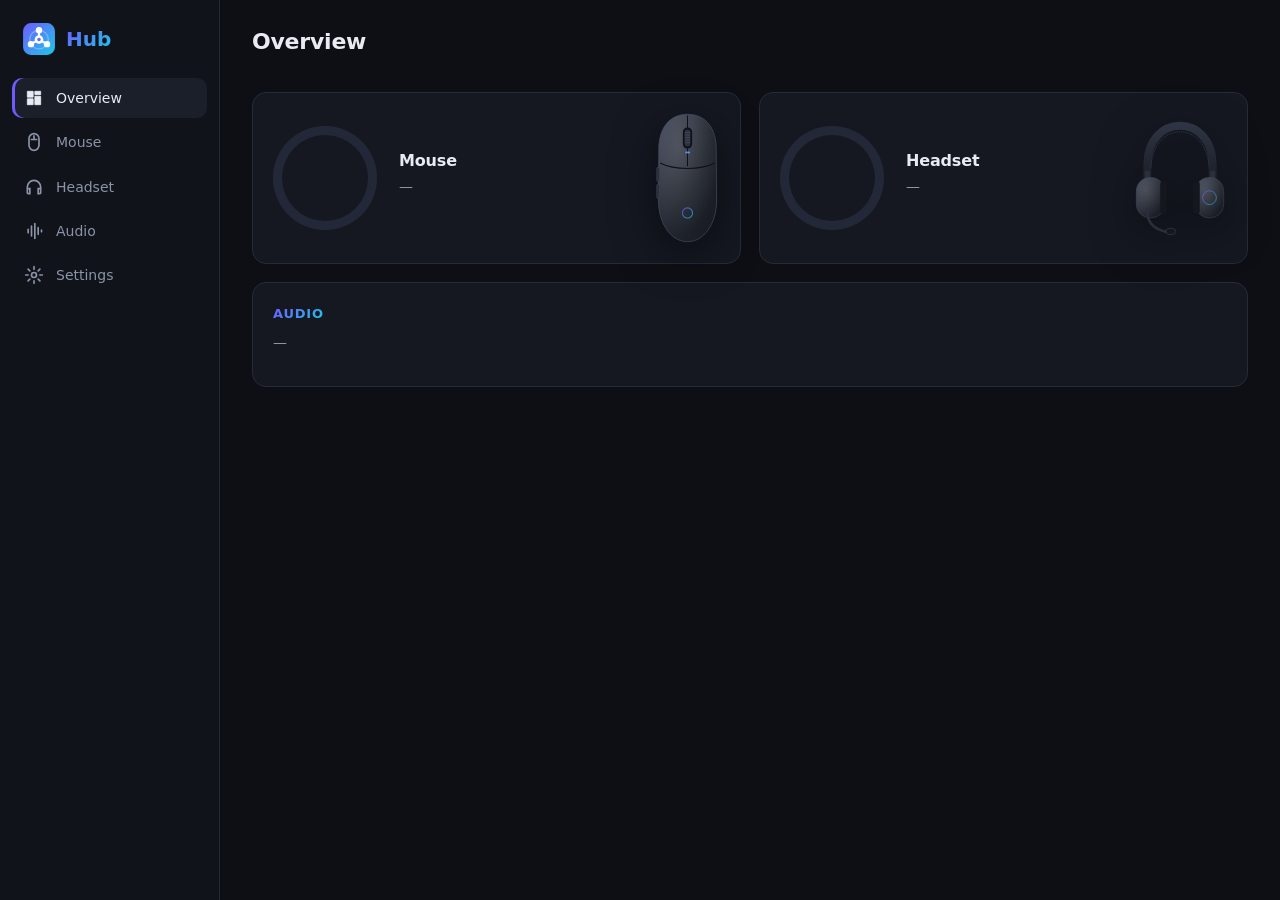
==== src/Hub.App/wwwroot/index.html @ 7b151ebd "Hub 1.0.0: one tray app for mouse, headset and audio channels - Razer mice (verified: Viper V3 Pro; " ====
<!doctype html>
<html lang="en">
<head>
  <meta charset="utf-8">
  <meta name="viewport" content="width=device-width, initial-scale=1">
  <title>Hub</title>
  <link rel="stylesheet" href="app.css">
</head>
<body>
  <aside class="sidebar">
    <div class="brand">
      <img src="logo.svg" alt="" width="34" height="34">
      <span>Hub</span>
    </div>
    <nav id="nav">
      <button data-page="overview" class="active"><svg viewBox="0 0 24 24"><path d="M4 4h7v7H4zM13 4h7v4h-7zM13 10h7v10h-7zM4 13h7v7H4z"/></svg>Overview</button>
      <button data-page="mouse"><svg viewBox="0 0 24 24"><path d="M12 2a6 6 0 0 0-6 6v8a6 6 0 0 0 12 0V8a6 6 0 0 0-6-6zm0 2v5M8 9h8" fill="none" stroke-width="2"/></svg>Mouse</button>
      <button data-page="headset"><svg viewBox="0 0 24 24"><path d="M4 14v-2a8 8 0 0 1 16 0v2M4 14h3v6H5a1 1 0 0 1-1-1zM20 14h-3v6h2a1 1 0 0 0 1-1z" fill="none" stroke-width="2"/></svg>Headset</button>
      <button data-page="audio"><svg viewBox="0 0 24 24"><path d="M5 10v4M9 6v12M13 3v18M17 8v8M21 11v2" fill="none" stroke-width="2" stroke-linecap="round"/></svg>Audio</button>
      <button data-page="settings"><svg viewBox="0 0 24 24"><circle cx="12" cy="12" r="3" fill="none" stroke-width="2"/><path d="M12 2v3M12 19v3M2 12h3M19 12h3M4.9 4.9l2.1 2.1M17 17l2.1 2.1M4.9 19.1 7 17M17 7l2.1-2.1" fill="none" stroke-width="2" stroke-linecap="round"/></svg>Settings</button>
    </nav>
    <div class="side-status" id="sideStatus"></div>
  </aside>

  <main id="main">
    <!-- OVERVIEW -->
    <section class="page active" id="page-overview">
      <header class="page-head"><h1>Overview</h1><p class="sub" id="vendorWarning"></p></header>
      <div class="grid-2">
        <div class="card device-card" id="ovMouse">
          <div class="ring" data-ring></div>
          <img src="mouse-generic.svg" class="mouse-img ov-art mouse" alt="">
          <div class="device-meta">
            <h2 id="ovMouseName">Mouse</h2>
            <p class="muted" data-conn>—</p>
            <div class="chips" data-chips></div>
          </div>
        </div>
        <div class="card device-card" id="ovHeadset">
          <div class="ring" data-ring></div>
          <img src="headset-generic.svg" class="headset-img ov-art" alt="">
          <div class="device-meta">
            <h2 id="ovHeadsetName">Headset</h2>
            <p class="muted" data-conn>—</p>
            <div class="chips" data-chips></div>
          </div>
        </div>
      </div>
      <div class="card" id="ovAudio">
        <div class="card-title">Audio</div>
        <div id="ovAudioBody" class="muted">—</div>
      </div>
    </section>

    <!-- MOUSE -->
    <section class="page" id="page-mouse">
      <header class="page-head">
        <h1 id="mouseTitle">Mouse</h1>
        <div class="tabs" id="mouseTabs">
          <button data-tab="customize" class="active">Customize</button>
          <button data-tab="performance">Performance</button>
          <button data-tab="power">Power</button>
          <button data-tab="calibration">Calibration</button>
          <button data-tab="advanced">Advanced</button>
        </div>
      </header>
      <div class="offline" id="mouseOffline">Mouse not connected or asleep — move it to wake it.</div>

      <div class="tab active" data-tab="customize">
        <div class="mouse-stage" data-cap="buttons">
          <div class="callouts left" id="calloutsLeft"></div>
          <div class="mouse-art"><img src="mouse-generic.svg" class="mouse-img" alt=""></div>
          <div class="callouts right" id="calloutsRight"></div>
        </div>
        <p class="hint">Click a button label to remap it. Assignments are stored on the mouse.</p>
      </div>

      <div class="tab" data-tab="performance">
        <div class="grid-2">
          <div class="card" data-cap="dpiStages">
            <div class="card-title">Sensitivity</div>
            <p class="muted">Dots per inch for each stage. The bottom button cycles through them.</p>
            <div class="row between"><span>Stages</span>
              <div class="stepper"><button data-stage-dec>−</button><span id="stageCount">2</span><button data-stage-inc>+</button></div>
            </div>
            <div id="stages"></div>
            <div class="row end"><button class="btn primary" id="applyStages">Apply</button></div>
          </div>
          <div class="card" data-cap="polling">
            <div class="card-title">Polling rate</div>
            <p class="muted">Reports per second. Higher rates use more battery and CPU.</p>
            <div class="segmented" id="polling"></div>
            <p class="hint" id="pollingNote"></p>
          </div>
        </div>
      </div>

      <div class="tab" data-tab="power">
        <div class="grid-2">
          <div class="card" data-cap="battery">
            <div class="card-title">Battery</div>
            <div class="big-battery" id="mouseBatteryBig"></div>
          </div>
          <div class="card" data-cap="powerSaving">
            <div class="card-title">Power saving</div>
            <label class="field">Sleep after <b id="idleVal"></b>
              <input type="range" id="idle" min="1" max="15" step="1"></label>
            <label class="field">Low-power mode at <b id="lowVal"></b>
              <input type="range" id="lowBattery" min="5" max="100" step="5"></label>
            <div class="row end"><button class="btn primary" id="applyPower">Apply</button></div>
          </div>
        </div>
      </div>

      <div class="tab" data-tab="calibration">
        <div class="card narrow" data-cap="liftOff">
          <div class="card-title">Lift-off distance</div>
          <div class="segmented" id="liftMode">
            <button data-mode="symmetric">Smart tracking</button>
            <button data-mode="asymmetric">Asymmetric cut-off</button>
          </div>
          <div id="liftSym">
            <label class="field">Tracking distance <b id="trackVal"></b>
              <input type="range" id="tracking" min="1" max="3" step="1"></label>
            <div class="scale"><span>Low</span><span>Mid</span><span>High</span></div>
          </div>
          <div id="liftAsym">
            <label class="field">Lift-off <b id="liftVal"></b>
              <input type="range" id="liftOff" min="2" max="26" step="1"></label>
            <label class="field">Landing <b id="landVal"></b>
              <input type="range" id="landing" min="1" max="25" step="1"></label>
            <p class="hint">Landing must be lower than lift-off.</p>
          </div>
          <div class="row end"><button class="btn primary" id="applyLift">Apply</button></div>
        </div>
      </div>

      <div class="tab" data-tab="advanced">
        <div class="card" data-cap="dynamicSensitivity">
          <div class="row between">
            <div class="card-title">Dynamic sensitivity</div>
            <label class="switch"><input type="checkbox" id="dynEnabled"><span></span></label>
          </div>
          <p class="muted">Acceleration computed by the mouse firmware: the output/input ratio as a function of hand speed.</p>
          <div class="segmented wide" id="dynMode">
            <button data-mode="0">Classic</button><button data-mode="1">Natural</button>
            <button data-mode="2">Jump</button><button data-mode="3">Custom</button>
          </div>
          <div class="curve-wrap">
            <canvas id="curve" width="1100" height="320"></canvas>
          </div>
          <div class="row between">
            <span class="hint" id="curveHint">Drag the points in Custom mode.</span>
            <button class="btn primary" id="applyDyn">Apply</button>
          </div>
        </div>
        <div class="card narrow" data-cap="rotation">
          <div class="row between">
            <div class="card-title">Rotation</div>
            <label class="switch"><input type="checkbox" id="rotEnabled"><span></span></label>
          </div>
          <p class="muted">Rotate the sensor angle so horizontal swipes stay horizontal with your grip.</p>
          <div class="rotate-demo"><img src="mouse-generic.svg" class="mouse-img" id="rotImg" alt=""></div>
          <label class="field">Angle <b id="rotVal"></b>
            <input type="range" id="rotAngle" min="-44" max="44" step="1"></label>
          <div class="row end"><button class="btn primary" id="applyRot">Apply</button></div>
        </div>
      </div>
    </section>

    <!-- HEADSET -->
    <section class="page" id="page-headset">
      <header class="page-head"><h1 id="headsetTitle">Headset</h1><p class="sub" id="headsetSub"></p></header>
      <div class="offline" id="headsetOffline">Headset is off or the dongle is unplugged.</div>
      <div class="card hero">
        <div class="hero-art"><img src="headset-generic.svg" class="headset-img" alt=""></div>
        <div class="hero-meta">
          <div data-hcap="battery"><div class="card-title">Battery</div>
          <div class="big-battery" id="headsetBatteryBig"></div></div>
          <div class="chips" id="headsetChips"></div>
        </div>
      </div>
      <div class="grid-2 wide-left">
        <div class="stack">
        <div class="card eq-unsupported" id="eqUnsupported">
          <div class="card-title">Equalizer</div>
          <p class="muted">This headset's onboard EQ uses a band layout Hub hasn't been verified with, so it isn't changed from here. Use the Audio page's EQ instead.</p>
        </div>
        <div class="card" data-hcap="eq">
          <div class="card-title">Equalizer <span class="tag">on the headset</span></div>
          <div class="chips selectable" id="eqPresets"></div>
          <div class="eq" id="eqBands"></div>
          <div class="row between">
            <button class="btn ghost" id="eqSaveAs">Save as preset…</button>
            <div class="row">
              <button class="btn" id="eqTry">Try</button>
              <button class="btn primary" id="eqSave">Save to headset</button>
            </div>
          </div>
        </div>
        </div>
        <div class="stack">
          <div class="card">
            <div class="card-title">Mic & monitoring</div>
            <label class="field" data-hcap="sidetone">Sidetone <b id="sideVal"></b>
              <input type="range" id="sidetone" min="0" max="100" step="1"></label>
            <div class="row between" data-hcap="noiseReduction"><span>Onboard noise reduction</span>
              <label class="switch"><input type="checkbox" id="nr"><span></span></label></div>
            <p class="hint">Mute is the boom button; mic level is the Windows input volume.</p>
          </div>
          <div class="card" data-hcap="sleep">
            <div class="card-title">Auto power-off</div>
            <div class="segmented" id="sleep"></div>
          </div>
        </div>
      </div>
    </section>

    <!-- AUDIO -->
    <section class="page" id="page-audio">
      <header class="page-head"><h1>Audio</h1><p class="sub">Game, Chat and Media channels with their own EQ, a limiter and ChatMix, on VoiceMeeter Potato + Equalizer APO.</p></header>
      <div class="card setup" id="audioSetup"></div>
      <div class="card" id="chatMixCard">
        <div class="row between"><div class="card-title">ChatMix</div><span class="muted" id="chatMixVal"></span></div>
        <div class="chatmix"><span>Game</span><input type="range" id="chatMix" min="-100" max="100" step="1"><span>Chat</span></div>
      </div>
      <div class="card" id="ioCard">
        <div class="row between"><div class="card-title">Output &amp; mic</div><span class="muted">Where Game, Chat and Media play, and which mic Windows uses</span></div>
        <div class="io-grid">
          <label class="field">Output device<select id="ioOutput"></select></label>
          <label class="field">Microphone<select id="ioMic"></select></label>
        </div>
      </div>
      <div class="channels" id="channels"></div>
      <div class="grid-2 audio-extra">
        <div class="card" id="appsCard">
          <div class="row between"><div class="card-title">Apps</div><span class="muted">Where each app plays</span></div>
          <p class="muted">Apps appear here while they make sound. Pick a channel once — Windows remembers it.</p>
          <div id="apps"></div>
        </div>
        <div class="card" id="tidyCard">
          <div class="card-title">Tidy up sound devices</div>
          <p class="muted">VoiceMeeter adds many devices to Windows. Hub only uses three, renamed <b>Game</b>, <b>Chat</b> and <b>Media</b>.</p>
          <div id="tidy"></div>
        </div>
      </div>
    </section>

    <!-- SETTINGS -->
    <section class="page" id="page-settings">
      <header class="page-head"><h1>Settings</h1></header>
      <div class="card narrow">
        <div class="row between"><span>Start Hub with Windows</span>
          <label class="switch"><input type="checkbox" id="autostart"><span></span></label></div>
        <label class="field">Battery alert at or below <b id="alertVal"></b>
          <input type="range" id="alertPct" min="5" max="50" step="5"></label>
        <div class="row between" id="mouseColorRow" hidden><span>Mouse colour</span>
          <div class="segmented" id="mouseColor"></div></div>
        <div class="row between" id="headsetColorRow" hidden><span>Headset colour</span>
          <div class="segmented" id="headsetColor"></div></div>
        <div class="row between"><span>Return the mouse to onboard mode when its vendor app is closed</span>
          <label class="switch"><input type="checkbox" id="normalMode"><span></span></label></div>
      </div>
      <p class="hint about" id="about"></p>
    </section>
  </main>

  <dialog class="adv" id="adv">
    <form method="dialog" class="adv-body" id="advForm" novalidate>
      <header class="adv-head">
        <div>
          <div class="muted" id="advChannel"></div>
          <h2 id="advTitle"></h2>
        </div>
        <button type="button" class="icon-btn" data-close title="Close">✕</button>
      </header>
      <div class="adv-lock" id="advLock">
        <span><b>Built-in preset — read-only.</b> Copy it to a custom profile to change anything.</span>
        <button type="button" class="btn primary" id="advCopy">Copy to custom profile</button>
      </div>
      <label class="field adv-name" id="advNameRow">Profile name
        <input type="text" id="advName" maxlength="60" spellcheck="false"></label>
      <div class="adv-graph"><canvas id="advCurve" width="1240" height="260"></canvas></div>
      <fieldset class="adv-grid" id="advFields">
        <div class="adv-section">
          <div class="card-title">Render chain</div>
          <label class="field">Gain before EQ <b id="advGainVal"></b>
            <input type="range" id="advGain" min="-12" max="12" step="0.5"></label>
          <div class="row between"><span>Limiter <small class="muted">look-ahead, stops anything above 0 dBFS after the EQ</small></span>
            <label class="switch"><input type="checkbox" id="advLimiter"><span></span></label></div>
          <div class="row between"><span>Auto headroom <small class="muted">lower the gain by the EQ's peak boost</small></span>
            <label class="switch"><input type="checkbox" id="advHeadroom"><span></span></label></div>
          <div class="field">Processing sample rate</div>
          <div class="segmented" id="advRate"></div>
          <p class="hint" id="advChainHint"></p>
        </div>
        <div class="adv-section">
          <div class="row between"><div class="card-title">Filters</div>
            <button type="button" class="btn ghost small" id="advAdd">+ Add filter</button></div>
          <div class="filters" id="advFilters"></div>
        </div>
      </fieldset>
      <footer class="row between adv-foot">
        <p class="adv-error" id="advError"></p>
        <button type="button" class="btn danger ghost" id="advDelete">Delete profile</button>
        <div class="row">
          <button type="button" class="btn" data-close>Cancel</button>
          <button type="button" class="btn primary" id="advSave">Save &amp; apply</button>
        </div>
      </footer>
    </form>
  </dialog>

  <div class="popover" id="popover"></div>
  <div class="toast" id="toast"></div>
  <script src="app.js"></script>
</body>
</html>
---- src/Hub.App/wwwroot/app.css ----
:root {
  --bg: #0d0f14;
  --panel: #151821;
  --panel-2: #1b1f2a;
  --line: #262b38;
  --text: #e8ebf2;
  --muted: #8b93a7;
  --accent: #6d5bff;
  --accent-2: #1ec8e8;
  --grad: linear-gradient(135deg, #6d5bff, #1ec8e8);
  --good: #3ddc97;
  --warn: #ffc94d;
  --bad: #ff5d6c;
  --radius: 14px;
  color-scheme: dark;
}

* { box-sizing: border-box; }
html, body { height: 100%; margin: 0; }
body {
  display: flex;
  background: var(--bg);
  color: var(--text);
  font: 14px/1.45 "Segoe UI Variable Text", "Segoe UI", system-ui, sans-serif;
  user-select: none;
  overflow: hidden;
}
h1, h2 { margin: 0; font-weight: 600; letter-spacing: -.01em; }
h1 { font-size: 22px; }
h2 { font-size: 16px; }
b { font-weight: 600; }
.muted { color: var(--muted); }
.hint { color: var(--muted); font-size: 12.5px; margin: 8px 0 0; }

/* ---------- sidebar ---------- */
.sidebar {
  width: 220px; flex: none; display: flex; flex-direction: column;
  background: #10131a; border-right: 1px solid var(--line); padding: 18px 12px;
}
.brand { display: flex; align-items: center; gap: 10px; padding: 4px 10px 22px; font-size: 20px; font-weight: 700; }
.brand span { background: var(--grad); -webkit-background-clip: text; color: transparent; }
nav { display: flex; flex-direction: column; gap: 4px; }
nav button {
  display: flex; align-items: center; gap: 12px; width: 100%;
  background: none; border: 0; color: var(--muted); font: inherit; font-weight: 500;
  padding: 10px 12px; border-radius: 10px; cursor: pointer; text-align: left;
}
nav button svg { width: 20px; height: 20px; fill: currentColor; stroke: currentColor; }
nav button:hover { background: var(--panel); color: var(--text); }
nav button.active { background: var(--panel-2); color: var(--text); box-shadow: inset 3px 0 0 var(--accent); }
.side-status { margin-top: auto; display: flex; flex-direction: column; gap: 8px; padding: 0 6px; }
.side-status .dev { display: flex; align-items: center; gap: 8px; font-size: 12.5px; color: var(--muted); }
.side-status .dot { width: 8px; height: 8px; border-radius: 50%; background: #3a4050; }
.side-status .dot.on { background: var(--good); box-shadow: 0 0 8px var(--good); }
.side-status .pct { margin-left: auto; color: var(--text); font-variant-numeric: tabular-nums; }

/* ---------- main ---------- */
main { flex: 1; overflow-y: auto; padding: 26px 32px 40px; }
.page { display: none; }
.page.active { display: block; animation: fade .18s ease; }
@keyframes fade { from { opacity: 0; transform: translateY(4px); } to { opacity: 1; transform: none; } }
.page-head { display: flex; flex-direction: column; gap: 14px; margin-bottom: 20px; }
.page-head .sub { margin: 0; color: var(--muted); }
.page-head .sub.warn { color: var(--warn); }

.card {
  background: var(--panel); border: 1px solid var(--line); border-radius: var(--radius);
  padding: 20px; margin-bottom: 18px;
}
.card.narrow { max-width: 620px; }
.card-title { font-size: 13px; font-weight: 600; letter-spacing: .06em; text-transform: uppercase; margin-bottom: 8px;
  background: var(--grad); -webkit-background-clip: text; color: transparent; display: inline-block; }
.card > .muted { margin: 0 0 14px; }
.tag { font-size: 11px; color: var(--muted); -webkit-text-fill-color: var(--muted); text-transform: none; letter-spacing: 0; margin-left: 6px; }
.grid-2 { display: grid; grid-template-columns: 1fr 1fr; gap: 18px; }
.grid-2 > .card { margin-bottom: 0; }
.grid-2 + .card, .grid-2 + .grid-2 { margin-top: 18px; }
.grid-2.wide-left { grid-template-columns: 1.4fr 1fr; }
.stack { display: flex; flex-direction: column; gap: 18px; }
.stack .card { margin: 0; }
@media (max-width: 980px) { .grid-2, .grid-2.wide-left { grid-template-columns: 1fr; } }

.row { display: flex; align-items: center; gap: 10px; margin-top: 12px; }
.row.between { justify-content: space-between; }
.row.end { justify-content: flex-end; }
.card > .row:first-child { margin-top: 0; }

.offline { display: none; background: rgba(255, 201, 77, .08); border: 1px solid rgba(255, 201, 77, .3); color: var(--warn);
  padding: 10px 14px; border-radius: 10px; margin-bottom: 16px; }
.offline.show { display: block; }
.disabled { opacity: .45; pointer-events: none; }

/* ---------- controls ---------- */
.btn {
  background: var(--panel-2); color: var(--text); border: 1px solid var(--line); border-radius: 10px;
  padding: 8px 16px; font: inherit; font-weight: 600; cursor: pointer; transition: transform .08s, filter .15s;
}
.btn:hover { filter: brightness(1.2); }
.btn:active { transform: scale(.97); }
.btn.primary { background: var(--grad); border: 0; color: #fff; }
.btn.ghost { background: none; }
.btn[disabled] { opacity: .5; pointer-events: none; }

.tabs { display: flex; gap: 6px; flex-wrap: wrap; }
.tabs button, .segmented button {
  background: var(--panel); border: 1px solid var(--line); color: var(--muted); font: inherit; font-weight: 600;
  padding: 8px 16px; border-radius: 999px; cursor: pointer; transition: all .15s;
}
.tabs button:hover, .segmented button:hover { color: var(--text); }
.tabs button.active { background: var(--grad); color: #fff; border-color: transparent; }
.tab { display: none; }
.tab.active { display: block; animation: fade .15s ease; }

.segmented { display: flex; flex-wrap: wrap; gap: 8px; margin: 6px 0; }
.segmented button { border-radius: 10px; min-width: 76px; padding: 9px 14px; font-variant-numeric: tabular-nums; }
.segmented button.active { color: #fff; border-color: var(--accent); background: rgba(109, 91, 255, .18); box-shadow: 0 0 0 1px var(--accent) inset; }
.segmented.wide { display: grid; grid-template-columns: repeat(4, 1fr); }

.field { display: block; margin: 14px 0 4px; color: var(--muted); }
.field b { color: var(--text); float: right; font-variant-numeric: tabular-nums; }
input[type=range] { -webkit-appearance: none; width: 100%; height: 22px; background: none; margin: 8px 0 0; cursor: pointer; }
input[type=range]::-webkit-slider-runnable-track {
  height: 6px; border-radius: 3px;
  background: linear-gradient(90deg, var(--accent) 0, var(--accent-2) var(--fill, 0%), #2a3040 var(--fill, 0%));
}
input[type=range]::-webkit-slider-thumb {
  -webkit-appearance: none; width: 18px; height: 18px; margin-top: -6px; border-radius: 50%;
  background: #fff; box-shadow: 0 0 0 4px rgba(109, 91, 255, .35); transition: box-shadow .15s;
}
input[type=range]:hover::-webkit-slider-thumb { box-shadow: 0 0 0 6px rgba(109, 91, 255, .45); }
.scale { display: flex; justify-content: space-between; color: var(--muted); font-size: 12px; }

.switch { position: relative; width: 42px; height: 24px; flex: none; }
.switch input { opacity: 0; width: 0; height: 0; }
.switch span { position: absolute; inset: 0; background: #2a3040; border-radius: 999px; cursor: pointer; transition: background .2s; }
.switch span::after { content: ""; position: absolute; left: 3px; top: 3px; width: 18px; height: 18px; border-radius: 50%; background: #fff; transition: transform .2s; }
.switch input:checked + span { background: var(--grad); }
.switch input:checked + span::after { transform: translateX(18px); }

.stepper { display: flex; align-items: center; gap: 12px; }
.stepper button { width: 30px; height: 30px; border-radius: 8px; border: 1px solid var(--line); background: var(--panel-2); color: var(--text); font-size: 16px; cursor: pointer; }
.stepper span { min-width: 14px; text-align: center; font-weight: 600; }

.chips { display: flex; flex-wrap: wrap; gap: 8px; margin-top: 10px; }
.chip { background: var(--panel-2); border: 1px solid var(--line); border-radius: 999px; padding: 4px 12px; font-size: 12.5px; color: var(--muted); }
.chips.selectable .chip { cursor: pointer; }
.chips.selectable .chip:hover { color: var(--text); }
.chips.selectable .chip.active { color: #fff; border-color: var(--accent); background: rgba(109, 91, 255, .2); }

/* ---------- overview ---------- */
.device-card { display: flex; align-items: center; gap: 22px; }
.device-meta p { margin: 4px 0 0; }
.ring { --p: 0; --c: var(--good); width: 104px; height: 104px; flex: none; border-radius: 50%; display: grid; place-items: center;
  background: conic-gradient(var(--c) calc(var(--p) * 1%), #232838 0); position: relative; }
.ring::before { content: ""; position: absolute; inset: 9px; border-radius: 50%; background: var(--panel); }
.ring span { position: relative; font-size: 22px; font-weight: 700; font-variant-numeric: tabular-nums; }
.ring small { display: block; font-size: 11px; color: var(--muted); font-weight: 500; text-align: center; }

.big-battery { display: flex; align-items: center; gap: 16px; }
.big-battery .cell { width: 160px; height: 56px; border: 3px solid #3a4152; border-radius: 10px; padding: 4px; position: relative; }
.big-battery .cell::after { content: ""; position: absolute; right: -9px; top: 16px; width: 5px; height: 18px; border-radius: 0 3px 3px 0; background: #3a4152; }
.big-battery .fill { height: 100%; border-radius: 5px; background: var(--grad); transition: width .4s; }
.big-battery .fill.low { background: var(--bad); }
.big-battery .val { font-size: 28px; font-weight: 700; font-variant-numeric: tabular-nums; }

/* ---------- mouse customize ---------- */
.mouse-stage { display: grid; grid-template-columns: 1fr 200px 1fr; align-items: stretch; min-height: 440px; }
.mouse-art { display: grid; place-items: center;
  background: radial-gradient(ellipse 120px 210px at 50% 50%, rgba(109, 91, 255, .16), rgba(30, 200, 232, .05) 60%, transparent 75%); }
.mouse-art img { height: 340px; width: auto; filter: drop-shadow(0 24px 40px rgba(0, 0, 0, .55)); }
.callouts { position: relative; }
.callout { position: absolute; display: flex; align-items: center; gap: 10px; cursor: pointer; white-space: nowrap; }
.callouts.left .callout { right: 0; flex-direction: row; }
.callouts.right .callout { left: 0; flex-direction: row-reverse; }
.callout .line { width: 150px; height: 1px; background: #3a4152; position: relative; }
.callout .line::after { content: ""; position: absolute; width: 7px; height: 7px; border-radius: 50%; background: #6b7388; top: -3px; }
.callouts.left .callout .line::after { right: -3px; }
.callouts.right .callout .line::after { left: -3px; }
.callout .label { display: flex; flex-direction: column; padding: 8px 12px; border-radius: 10px; border: 1px solid transparent; transition: all .15s; }
.callouts.left .callout .label { text-align: right; }
.callout .label small { color: var(--muted); font-size: 11.5px; }
.callout:hover .label { background: var(--panel); border-color: var(--line); }
.callout.locked { cursor: default; opacity: .5; }
.callout.changed .label b { color: var(--accent-2); }

.popover { position: fixed; display: none; z-index: 10; background: #1a1e29; border: 1px solid var(--line); border-radius: 12px;
  padding: 6px; min-width: 220px; max-height: 360px; overflow-y: auto; box-shadow: 0 20px 50px rgba(0, 0, 0, .55); }
.popover.show { display: block; animation: fade .12s; }
.popover .group { color: var(--muted); font-size: 11px; text-transform: uppercase; letter-spacing: .06em; padding: 8px 10px 4px; }
.popover button { display: block; width: 100%; text-align: left; background: none; border: 0; color: var(--text); font: inherit; padding: 7px 10px; border-radius: 8px; cursor: pointer; }
.popover button:hover { background: var(--panel-2); }
.popover button.active { color: var(--accent-2); }

/* ---------- stages ---------- */
.stage { display: grid; grid-template-columns: 34px 72px 1fr; align-items: center; gap: 12px; margin: 14px 0; }
.stage .badge { width: 30px; height: 30px; border-radius: 50%; display: grid; place-items: center; font-weight: 700; font-size: 13px;
  background: var(--panel-2); border: 1px solid var(--line); color: var(--muted); cursor: pointer; }
.stage.active .badge { background: var(--grad); color: #fff; border: 0; }
.stage input[type=number] { width: 72px; background: var(--panel-2); border: 1px solid var(--line); color: var(--text); border-radius: 8px; padding: 6px 8px; font: inherit; font-weight: 600; }
.stage .ticks { display: flex; justify-content: space-between; font-size: 10.5px; color: var(--muted); margin-top: 2px; }

/* ---------- curve / rotation ---------- */
.curve-wrap { background: #10131a; border: 1px solid var(--line); border-radius: 12px; margin-top: 14px; padding: 8px; }
#curve { width: 100%; height: auto; display: block; cursor: crosshair; }
.rotate-demo { height: 210px; display: grid; place-items: center; position: relative;
  background: radial-gradient(circle, rgba(109,91,255,.12), transparent 60%); }
.rotate-demo::before, .rotate-demo::after { content: ""; position: absolute; background: repeating-linear-gradient(90deg, #3a4152 0 4px, transparent 4px 8px); }
.rotate-demo::before { left: 15%; right: 15%; top: 50%; height: 1px; }
.rotate-demo::after { top: 8%; bottom: 8%; left: 50%; width: 1px; background: repeating-linear-gradient(180deg, #3a4152 0 4px, transparent 4px 8px); }
.rotate-demo img { height: 170px; width: auto; transition: transform .2s; position: relative; z-index: 1; }

/* ---------- headset eq ---------- */
.eq { display: grid; grid-template-columns: repeat(5, 1fr); gap: 10px; margin: 18px 0 8px; }
.eq .band { display: flex; flex-direction: column; align-items: center; gap: 8px; }
.eq .band .db { font-weight: 600; font-variant-numeric: tabular-nums; }
.eq .band .hz { color: var(--muted); font-size: 12px; }
.eq input[type=range] { writing-mode: vertical-lr; direction: rtl; width: 22px; height: 190px; margin: 0; }
.eq input[type=range]::-webkit-slider-runnable-track { width: 6px; height: 100%;
  background: linear-gradient(0deg, #2a3040 0, #2a3040 50%, #2a3040 50%); }
.eq input[type=range]::-webkit-slider-thumb { margin-top: 0; margin-left: -6px; }

/* ---------- audio ---------- */
.setup { display: none; }
.setup.show { display: block; }
.setup ol { margin: 8px 0 0; padding-left: 20px; color: var(--muted); }
.setup li { margin: 4px 0; }
.setup .status { display: flex; gap: 18px; flex-wrap: wrap; margin-top: 10px; }
.setup .status span::before { content: "●"; margin-right: 6px; color: var(--bad); }
.setup .status span.ok::before { color: var(--good); }
.chatmix { display: grid; grid-template-columns: auto 1fr auto; gap: 14px; align-items: center; color: var(--muted); }
.channels { display: grid; grid-template-columns: repeat(3, 1fr); gap: 18px; }
.channels .card { margin: 0; }
@media (max-width: 1100px) { .channels { grid-template-columns: 1fr; } }
.channel h2 { display: flex; align-items: center; gap: 10px; }
.channel h2 i { width: 10px; height: 10px; border-radius: 50%; }
.channel select { width: 100%; margin-top: 12px; background: var(--panel-2); color: var(--text); border: 1px solid var(--line); border-radius: 10px; padding: 9px 10px; font: inherit; }
.channel input[type=search] { width: 100%; margin-top: 12px; background: var(--panel-2); color: var(--text); border: 1px solid var(--line); border-radius: 10px; padding: 8px 10px; font: inherit; }
.channel canvas { width: 100%; height: 120px; display: block; margin-top: 12px; background: #10131a; border-radius: 10px; border: 1px solid var(--line); }

.toast { position: fixed; bottom: 22px; left: 50%; transform: translateX(-50%) translateY(20px); opacity: 0; pointer-events: none;
  background: #1d2230; border: 1px solid var(--line); padding: 10px 16px; border-radius: 10px; transition: all .2s; box-shadow: 0 10px 30px rgba(0,0,0,.4); }
.toast.show { opacity: 1; transform: translateX(-50%); }
.toast.error { border-color: var(--bad); color: #ffd0d5; }

::-webkit-scrollbar { width: 10px; }
::-webkit-scrollbar-thumb { background: #2a3040; border-radius: 10px; border: 2px solid var(--bg); }
.setup-error { color: #ffd0d5; background: rgba(255, 93, 108, .1); border: 1px solid rgba(255, 93, 108, .35); border-radius: 10px; padding: 10px 12px; margin: 12px 0 0; }
.audio-extra { margin-top: 18px; }
.app-row { display: flex; align-items: center; justify-content: space-between; gap: 12px; padding: 10px 0; border-top: 1px solid var(--line); }
.app-row:first-child { border-top: 0; }
.app-row .name { display: flex; align-items: center; gap: 10px; font-weight: 600; }
.app-row .name i { width: 8px; height: 8px; border-radius: 50%; background: #3a4050; }
.app-row .name i.on { background: var(--good); box-shadow: 0 0 6px var(--good); }
.app-row .segmented { margin: 0; flex-wrap: nowrap; }
.app-row .segmented button { min-width: 64px; padding: 6px 10px; }
.tidy-list { color: var(--muted); font-size: 12.5px; margin: 8px 0 0; columns: 2; }

/* ---------- audio: advanced editor ---------- */
.channel .preset-row { display: flex; gap: 8px; align-items: center; margin-top: 12px; }
.channel .preset-row select { margin-top: 0; flex: 1; min-width: 0; }
.channel .badge-custom { font-size: 11px; padding: 2px 8px; border-radius: 999px; background: rgba(30, 200, 232, .15); color: var(--accent-2); margin-left: auto; font-weight: 500; }
.btn.small { padding: 6px 10px; font-size: 12.5px; }
.btn.danger { color: var(--bad); border-color: rgba(255, 93, 108, .4); }
.icon-btn { background: none; border: 0; color: var(--muted); font-size: 16px; cursor: pointer; padding: 6px 8px; border-radius: 8px; }
.icon-btn:hover { background: var(--panel-2); color: var(--text); }

dialog.adv { width: min(1100px, calc(100vw - 48px)); max-height: calc(100vh - 48px); padding: 0; border: 1px solid var(--line);
  border-radius: 18px; background: var(--panel); color: var(--text); box-shadow: 0 30px 80px rgba(0, 0, 0, .6); }
dialog.adv::backdrop { background: rgba(5, 6, 10, .65); backdrop-filter: blur(3px); }
dialog.adv[open] { animation: fade .15s ease; }
.adv-body { padding: 20px 24px 18px; display: flex; flex-direction: column; }
.adv-head { display: flex; justify-content: space-between; align-items: flex-start; }
.adv-head h2 { font-size: 20px; }
.adv-lock { display: flex; align-items: center; justify-content: space-between; gap: 16px; margin-top: 14px; padding: 10px 14px;
  border-radius: 12px; background: rgba(255, 201, 77, .08); border: 1px solid rgba(255, 201, 77, .3); color: #f3dfae; }
.adv-name input { display: block; width: 100%; margin-top: 6px; background: var(--panel-2); color: var(--text); border: 1px solid var(--line);
  border-radius: 10px; padding: 8px 10px; font: inherit; user-select: text; }
.adv-graph { margin-top: 14px; background: #10131a; border: 1px solid var(--line); border-radius: 12px; padding: 6px; }
.adv-graph canvas { width: 100%; height: auto; display: block; }
.adv-grid { display: grid; grid-template-columns: 300px 1fr; gap: 22px; margin-top: 16px; }
@media (max-width: 900px) { .adv-grid { grid-template-columns: 1fr; } }
.adv-section .row span small { display: block; font-size: 11.5px; }
.adv-section .segmented button { min-width: 60px; padding: 7px 10px; }
.adv.readonly .adv-grid { opacity: .6; }
.adv.readonly .adv-grid :is(input, select, button) { pointer-events: none; }
.adv-foot { margin-top: 18px; padding-top: 14px; border-top: 1px solid var(--line); }

.filters { display: flex; flex-direction: column; gap: 6px; margin-top: 10px; max-height: 330px; overflow-y: auto; padding-right: 4px; }
.filter-row { display: grid; grid-template-columns: 26px 22px 130px 1fr 1fr 1fr 30px; gap: 8px; align-items: center;
  background: var(--panel-2); border: 1px solid var(--line); border-radius: 10px; padding: 6px 8px; }
.filter-row.off { opacity: .45; }
.filter-row .n { color: var(--muted); font-size: 12px; text-align: center; font-variant-numeric: tabular-nums; }
.filter-row select, .filter-row input[type=number] { width: 100%; min-width: 0; background: #12151d; color: var(--text); border: 1px solid var(--line);
  border-radius: 8px; padding: 5px 7px; font: inherit; font-variant-numeric: tabular-nums; user-select: text; }
.filter-row input[type=number][disabled] { opacity: .35; }
.filter-row label { display: flex; flex-direction: column; font-size: 10.5px; color: var(--muted); gap: 2px; }
.filter-row .del { background: none; border: 0; color: var(--muted); cursor: pointer; font-size: 15px; border-radius: 6px; }
.filter-row .del:hover { color: var(--bad); background: rgba(255, 93, 108, .1); }
.filters .empty { color: var(--muted); font-size: 12.5px; padding: 12px; text-align: center; border: 1px dashed var(--line); border-radius: 10px; }
.adv-section .row.off { opacity: .45; }
.adv-section .segmented { display: grid; grid-template-columns: repeat(4, 1fr); gap: 6px; }
.adv-section .segmented button { min-width: 0; padding: 7px 4px; }
.adv-foot { position: sticky; bottom: -18px; background: var(--panel); margin-bottom: -18px; padding-bottom: 18px; z-index: 1; }
.adv-error { color: var(--bad); margin: 0; flex: 1; font-size: 13px; }
fieldset.adv-grid { border: 0; padding: 0; min-width: 0; margin-inline: 0; }

/* ---------- device pictures ---------- */
.hero { display: grid; grid-template-columns: 260px 1fr; align-items: center; gap: 28px; padding-top: 18px; padding-bottom: 18px; }
.hero-art { display: grid; place-items: center; height: 250px;
  background: radial-gradient(ellipse 130px 120px at 50% 55%, rgba(109, 91, 255, .18), transparent 75%); }
.hero-art img { height: 240px; width: auto; filter: drop-shadow(0 18px 30px rgba(0, 0, 0, .55)); }
.device-card { position: relative; }
.device-card .device-meta { order: 1; }
.device-card .ring { order: 0; }
.device-card .ov-art { order: 2; margin-left: auto; height: 120px; width: auto; filter: drop-shadow(0 12px 22px rgba(0, 0, 0, .5)); }
.device-card .ov-art.mouse { height: 130px; }

/* ---------- audio: output & mic ---------- */
.io-grid { display: grid; grid-template-columns: 1fr 1fr; gap: 18px; }
@media (max-width: 900px) { .io-grid { grid-template-columns: 1fr; } }
.io-grid select { display: block; width: 100%; margin-top: 6px; background: var(--panel-2); color: var(--text); border: 1px solid var(--line);
  border-radius: 10px; padding: 9px 10px; font: inherit; }
[hidden] { display: none !important; }
.about { margin-top: 14px; }
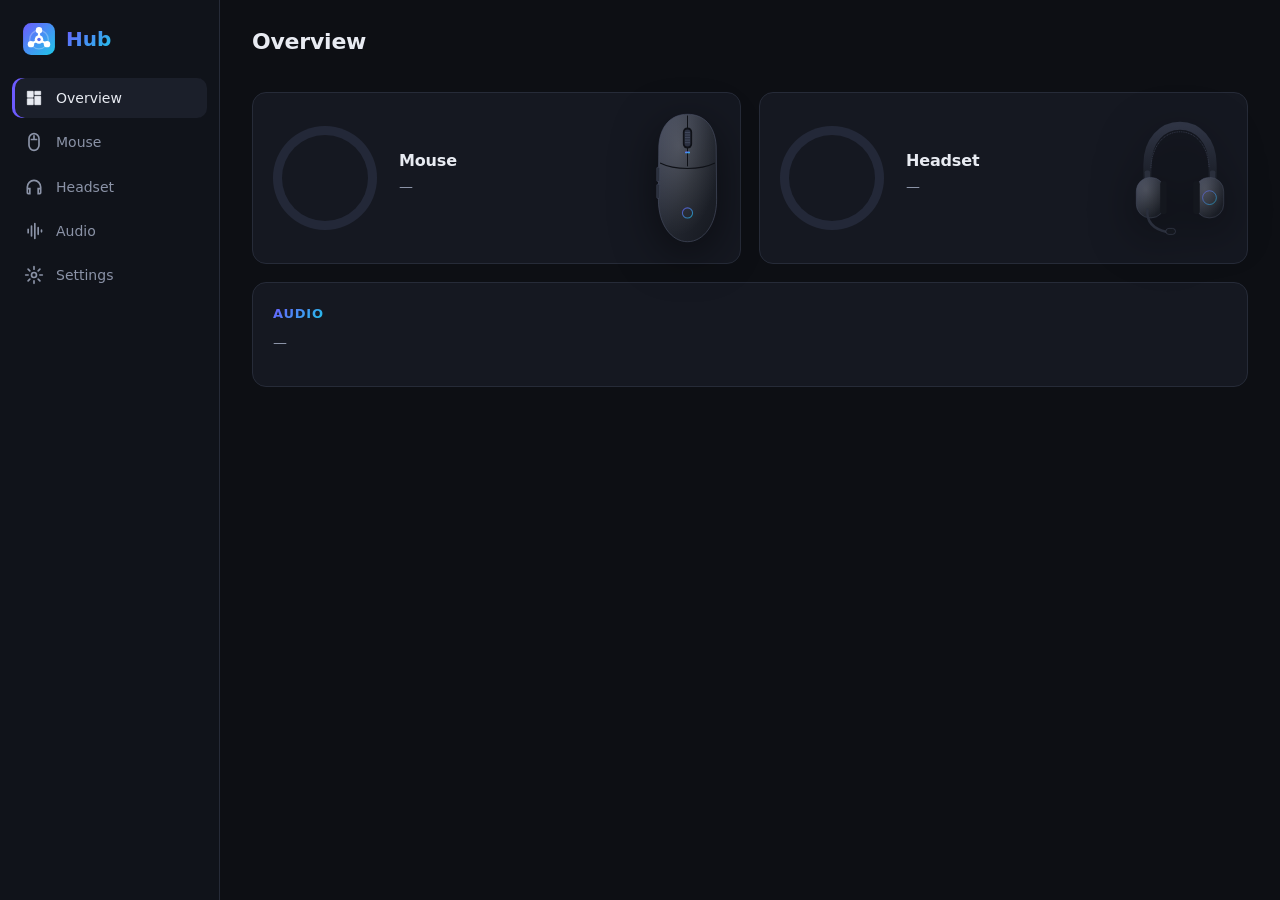
==== commit c843f1f8: "Hub 1.1: own audio engine, no VoiceMeeter or Equalizer APO Apps play to a silent sink (Steam Streami" ====
--- a/src/Hub.App/wwwroot/index.html
+++ b/src/Hub.App/wwwroot/index.html
@@ -218,30 +218,25 @@
 
     <!-- AUDIO -->
     <section class="page" id="page-audio">
-      <header class="page-head"><h1>Audio</h1><p class="sub">Game, Chat and Media channels with their own EQ, a limiter and ChatMix, on VoiceMeeter Potato + Equalizer APO.</p></header>
+      <header class="page-head"><h1>Audio</h1><p class="sub">Game, Chat and Media channels with their own EQ, a limiter and ChatMix, processed by Hub itself.</p></header>
       <div class="card setup" id="audioSetup"></div>
       <div class="card" id="chatMixCard">
         <div class="row between"><div class="card-title">ChatMix</div><span class="muted" id="chatMixVal"></span></div>
         <div class="chatmix"><span>Game</span><input type="range" id="chatMix" min="-100" max="100" step="1"><span>Chat</span></div>
       </div>
       <div class="card" id="ioCard">
-        <div class="row between"><div class="card-title">Output &amp; mic</div><span class="muted">Where Game, Chat and Media play, and which mic Windows uses</span></div>
+        <div class="row between"><div class="card-title">Output &amp; mic</div><span class="muted">Where Hub plays the mix, and which mic Windows uses</span></div>
         <div class="io-grid">
           <label class="field">Output device<select id="ioOutput"></select></label>
           <label class="field">Microphone<select id="ioMic"></select></label>
         </div>
       </div>
       <div class="channels" id="channels"></div>
-      <div class="grid-2 audio-extra">
+      <div class="audio-extra">
         <div class="card" id="appsCard">
           <div class="row between"><div class="card-title">Apps</div><span class="muted">Where each app plays</span></div>
-          <p class="muted">Apps appear here while they make sound. Pick a channel once — Windows remembers it.</p>
+          <p class="muted">Apps appear here while they make sound. Pick a channel once — Hub remembers it.</p>
           <div id="apps"></div>
-        </div>
-        <div class="card" id="tidyCard">
-          <div class="card-title">Tidy up sound devices</div>
-          <p class="muted">VoiceMeeter adds many devices to Windows. Hub only uses three, renamed <b>Game</b>, <b>Chat</b> and <b>Media</b>.</p>
-          <div id="tidy"></div>
         </div>
       </div>
     </section>
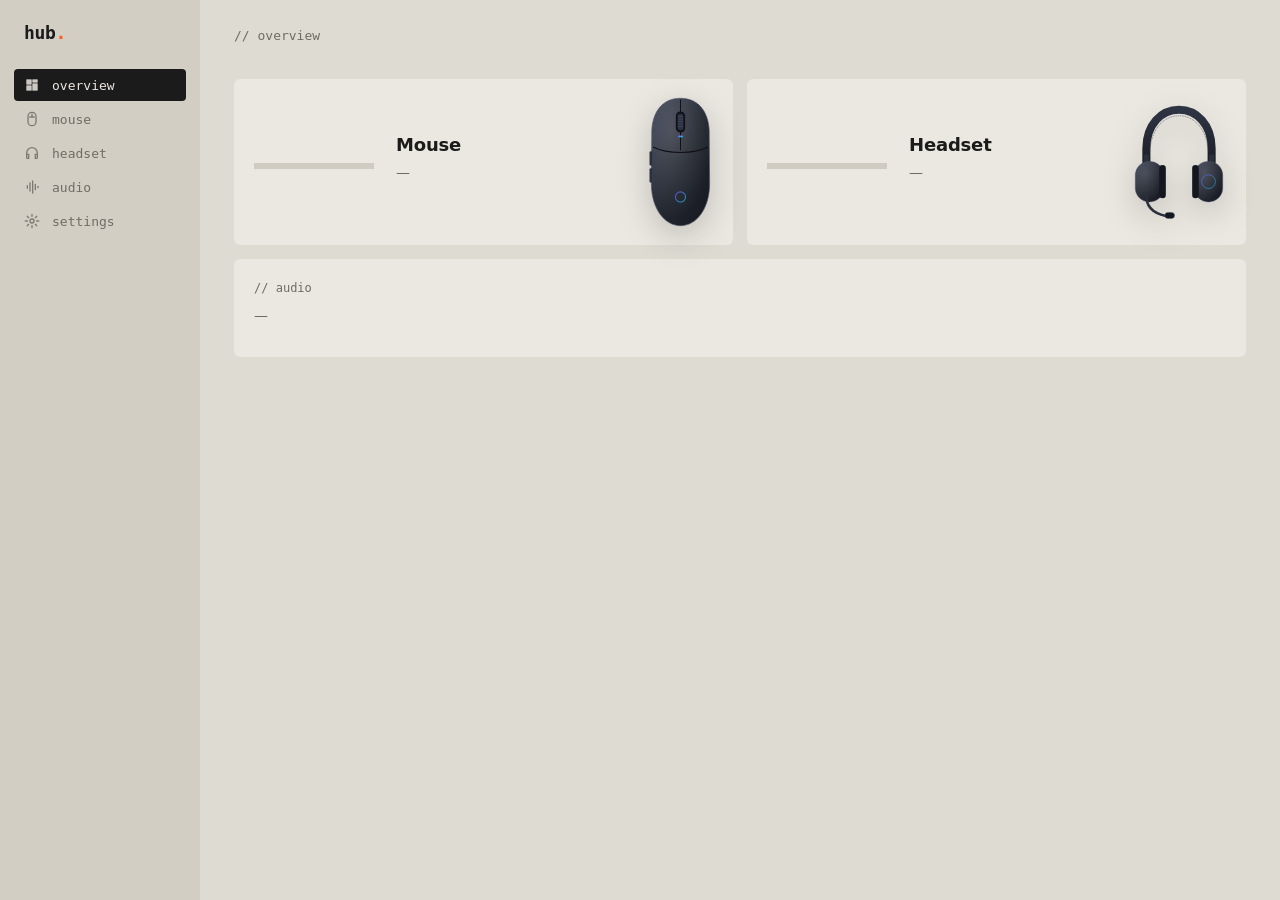
==== commit f94cb6e3: "Instrument redesign with theme presets, my theme and device drawings Co-Authored-By: Claude Opus 5.5" ====
--- a/src/Hub.App/wwwroot/index.html
+++ b/src/Hub.App/wwwroot/index.html
@@ -8,10 +8,7 @@
 </head>
 <body>
   <aside class="sidebar">
-    <div class="brand">
-      <img src="logo.svg" alt="" width="34" height="34">
-      <span>Hub</span>
-    </div>
+    <div class="brand">hub<span>.</span></div>
     <nav id="nav">
       <button data-page="overview" class="active"><svg viewBox="0 0 24 24"><path d="M4 4h7v7H4zM13 4h7v4h-7zM13 10h7v10h-7zM4 13h7v7H4z"/></svg>Overview</button>
       <button data-page="mouse"><svg viewBox="0 0 24 24"><path d="M12 2a6 6 0 0 0-6 6v8a6 6 0 0 0 12 0V8a6 6 0 0 0-6-6zm0 2v5M8 9h8" fill="none" stroke-width="2"/></svg>Mouse</button>
@@ -55,7 +52,7 @@
     <!-- MOUSE -->
     <section class="page" id="page-mouse">
       <header class="page-head">
-        <h1 id="mouseTitle">Mouse</h1>
+        <h1 id="mouseTitle" class="device">Mouse</h1>
         <div class="tabs" id="mouseTabs">
           <button data-tab="customize" class="active">Customize</button>
           <button data-tab="performance">Performance</button>
@@ -170,7 +167,7 @@
 
     <!-- HEADSET -->
     <section class="page" id="page-headset">
-      <header class="page-head"><h1 id="headsetTitle">Headset</h1><p class="sub" id="headsetSub"></p></header>
+      <header class="page-head"><h1 id="headsetTitle" class="device">Headset</h1><p class="sub" id="headsetSub"></p></header>
       <div class="offline" id="headsetOffline">Headset is off or the dongle is unplugged.</div>
       <div class="card hero">
         <div class="hero-art"><img src="headset-generic.svg" class="headset-img" alt=""></div>
@@ -245,16 +242,32 @@
     <section class="page" id="page-settings">
       <header class="page-head"><h1>Settings</h1></header>
       <div class="card narrow">
+        <div class="card-title">general</div>
         <div class="row between"><span>Start Hub with Windows</span>
           <label class="switch"><input type="checkbox" id="autostart"><span></span></label></div>
         <label class="field">Battery alert at or below <b id="alertVal"></b>
           <input type="range" id="alertPct" min="5" max="50" step="5"></label>
-        <div class="row between" id="mouseColorRow" hidden><span>Mouse colour</span>
-          <div class="segmented" id="mouseColor"></div></div>
-        <div class="row between" id="headsetColorRow" hidden><span>Headset colour</span>
-          <div class="segmented" id="headsetColor"></div></div>
         <div class="row between"><span>Return the mouse to onboard mode when its vendor app is closed</span>
           <label class="switch"><input type="checkbox" id="normalMode"><span></span></label></div>
+      </div>
+      <div class="card narrow" id="appearance">
+        <div class="card-title">appearance</div>
+        <div class="settings-sub">theme</div>
+        <div class="themes" id="themes"></div>
+        <div class="row between"><span>Follow Windows light/dark <small class="muted" id="followHint"></small></span>
+          <label class="switch"><input type="checkbox" id="followWindows"><span></span></label></div>
+        <div class="settings-sub">my theme</div>
+        <div class="theme-edit" id="themeEdit"></div>
+        <div class="row end"><button class="btn small" id="themeReset">reset to current preset</button></div>
+        <div id="picturesBlock">
+          <div class="settings-sub">device pictures</div>
+          <div class="row between"><span>Show the mouse and headset as</span>
+            <div class="segmented" id="devicePictures"></div></div>
+          <div class="row between" id="mouseColorRow" hidden><span>Mouse colour</span>
+            <div class="segmented" id="mouseColor"></div></div>
+          <div class="row between" id="headsetColorRow" hidden><span>Headset colour</span>
+            <div class="segmented" id="headsetColor"></div></div>
+        </div>
       </div>
       <p class="hint about" id="about"></p>
     </section>
@@ -308,6 +321,7 @@
 
   <div class="popover" id="popover"></div>
   <div class="toast" id="toast"></div>
+  <script src="themes.js"></script>
   <script src="app.js"></script>
 </body>
 </html>
--- a/src/Hub.App/wwwroot/app.css
+++ b/src/Hub.App/wwwroot/app.css
@@ -1,18 +1,12 @@
+/* Instrument: colours come from themes.js (CSS variables on :root); these are Instrument light as a fallback. */
 :root {
-  --bg: #0d0f14;
-  --panel: #151821;
-  --panel-2: #1b1f2a;
-  --line: #262b38;
-  --text: #e8ebf2;
-  --muted: #8b93a7;
-  --accent: #6d5bff;
-  --accent-2: #1ec8e8;
-  --grad: linear-gradient(135deg, #6d5bff, #1ec8e8);
-  --good: #3ddc97;
-  --warn: #ffc94d;
-  --bad: #ff5d6c;
-  --radius: 14px;
-  color-scheme: dark;
+  --bg: #dedbd3; --side: #d2cec4; --panel: #ebe8e1; --panel-2: #e3dfd7; --line: #cfcbc1;
+  --text: #1b1b1b; --muted: #6f6c64; --accent: #ff5a1f; --accent-text: #1b1b1b; --inv: #1b1b1b; --inv-text: #ebe8e1;
+  --good: #2f8a57; --warn: #b7791f; --bad: #d23c2a; --ch-game: #ff5a1f; --ch-chat: #1f8a70; --ch-media: #3b6fd1;
+  --label-font: "Cascadia Mono", "Cascadia Code", Consolas, monospace;
+  --body-font: "Segoe UI Variable Text", "Segoe UI", system-ui, sans-serif;
+  --radius: 6px;
+  color-scheme: light;
 }
 
 * { box-sizing: border-box; }
@@ -21,9 +15,10 @@
   display: flex;
   background: var(--bg);
   color: var(--text);
-  font: 14px/1.45 "Segoe UI Variable Text", "Segoe UI", system-ui, sans-serif;
+  font: 14px/1.45 var(--body-font);
   user-select: none;
   overflow: hidden;
+  transition: background .2s, color .2s;
 }
 h1, h2 { margin: 0; font-weight: 600; letter-spacing: -.01em; }
 h1 { font-size: 22px; }
@@ -31,52 +26,58 @@
 b { font-weight: 600; }
 .muted { color: var(--muted); }
 .hint { color: var(--muted); font-size: 12.5px; margin: 8px 0 0; }
+.mono, .label { font-family: var(--label-font); }
 
 /* ---------- sidebar ---------- */
 .sidebar {
-  width: 220px; flex: none; display: flex; flex-direction: column;
-  background: #10131a; border-right: 1px solid var(--line); padding: 18px 12px;
-}
-.brand { display: flex; align-items: center; gap: 10px; padding: 4px 10px 22px; font-size: 20px; font-weight: 700; }
-.brand span { background: var(--grad); -webkit-background-clip: text; color: transparent; }
-nav { display: flex; flex-direction: column; gap: 4px; }
+  width: 200px; flex: none; display: flex; flex-direction: column;
+  background: var(--side); padding: 22px 14px;
+}
+.brand { padding: 0 10px 26px; font: 700 18px var(--label-font); letter-spacing: -.02em; }
+.brand span { color: var(--accent); }
+nav { display: flex; flex-direction: column; gap: 2px; }
 nav button {
   display: flex; align-items: center; gap: 12px; width: 100%;
-  background: none; border: 0; color: var(--muted); font: inherit; font-weight: 500;
-  padding: 10px 12px; border-radius: 10px; cursor: pointer; text-align: left;
-}
-nav button svg { width: 20px; height: 20px; fill: currentColor; stroke: currentColor; }
-nav button:hover { background: var(--panel); color: var(--text); }
-nav button.active { background: var(--panel-2); color: var(--text); box-shadow: inset 3px 0 0 var(--accent); }
-.side-status { margin-top: auto; display: flex; flex-direction: column; gap: 8px; padding: 0 6px; }
-.side-status .dev { display: flex; align-items: center; gap: 8px; font-size: 12.5px; color: var(--muted); }
-.side-status .dot { width: 8px; height: 8px; border-radius: 50%; background: #3a4050; }
-.side-status .dot.on { background: var(--good); box-shadow: 0 0 8px var(--good); }
+  background: none; border: 0; color: var(--muted); font: 13px var(--label-font); text-transform: lowercase;
+  padding: 8px 10px; border-radius: 4px; cursor: pointer; text-align: left; transition: background .12s, color .12s;
+}
+nav button svg { width: 16px; height: 16px; fill: currentColor; stroke: currentColor; opacity: .85; }
+nav button:hover { color: var(--text); background: color-mix(in srgb, var(--text) 6%, transparent); }
+nav button.active { background: var(--inv); color: var(--inv-text); }
+.side-status { margin-top: auto; display: flex; flex-direction: column; gap: 8px; padding: 0 10px; }
+.side-status .dev { display: flex; align-items: center; gap: 8px; font: 12px var(--label-font); color: var(--muted); text-transform: lowercase; }
+.side-status .dot { width: 7px; height: 7px; border-radius: 1px; background: var(--line); }
+.side-status .dot.on { background: var(--good); }
 .side-status .pct { margin-left: auto; color: var(--text); font-variant-numeric: tabular-nums; }
 
 /* ---------- main ---------- */
-main { flex: 1; overflow-y: auto; padding: 26px 32px 40px; }
+main { flex: 1; overflow-y: auto; padding: 28px 34px 40px; }
 .page { display: none; }
-.page.active { display: block; animation: fade .18s ease; }
-@keyframes fade { from { opacity: 0; transform: translateY(4px); } to { opacity: 1; transform: none; } }
-.page-head { display: flex; flex-direction: column; gap: 14px; margin-bottom: 20px; }
+.page.active { display: block; animation: fade .16s ease; }
+@keyframes fade { from { opacity: 0; transform: translateY(3px); } to { opacity: 1; transform: none; } }
+.page-head { display: flex; flex-direction: column; gap: 14px; margin-bottom: 22px; }
+.page-head h1 { font: 400 13px var(--label-font); color: var(--muted); letter-spacing: 0; text-transform: lowercase; }
+.page-head h1::before { content: "// "; }
+.page-head h1.device { font: 600 24px var(--body-font); color: var(--text); letter-spacing: -.02em; text-transform: none; }
+.page-head h1.device::before { content: none; }
 .page-head .sub { margin: 0; color: var(--muted); }
 .page-head .sub.warn { color: var(--warn); }
 
 .card {
-  background: var(--panel); border: 1px solid var(--line); border-radius: var(--radius);
-  padding: 20px; margin-bottom: 18px;
-}
-.card.narrow { max-width: 620px; }
-.card-title { font-size: 13px; font-weight: 600; letter-spacing: .06em; text-transform: uppercase; margin-bottom: 8px;
-  background: var(--grad); -webkit-background-clip: text; color: transparent; display: inline-block; }
+  background: var(--panel); border-radius: var(--radius);
+  padding: 18px 20px; margin-bottom: 14px;
+}
+.card.narrow { max-width: 640px; }
+.card-title { font: 400 12px var(--label-font); color: var(--muted); text-transform: lowercase; margin-bottom: 10px; display: inline-block; }
+.card-title::before { content: "// "; }
 .card > .muted { margin: 0 0 14px; }
-.tag { font-size: 11px; color: var(--muted); -webkit-text-fill-color: var(--muted); text-transform: none; letter-spacing: 0; margin-left: 6px; }
-.grid-2 { display: grid; grid-template-columns: 1fr 1fr; gap: 18px; }
+.tag { font: 11px var(--label-font); color: var(--accent); margin-left: 6px; }
+.tag::before { content: "["; } .tag::after { content: "]"; }
+.grid-2 { display: grid; grid-template-columns: 1fr 1fr; gap: 14px; }
 .grid-2 > .card { margin-bottom: 0; }
-.grid-2 + .card, .grid-2 + .grid-2 { margin-top: 18px; }
+.grid-2 + .card, .grid-2 + .grid-2 { margin-top: 14px; }
 .grid-2.wide-left { grid-template-columns: 1.4fr 1fr; }
-.stack { display: flex; flex-direction: column; gap: 18px; }
+.stack { display: flex; flex-direction: column; gap: 14px; }
 .stack .card { margin: 0; }
 @media (max-width: 980px) { .grid-2, .grid-2.wide-left { grid-template-columns: 1fr; } }
 
@@ -85,139 +86,147 @@
 .row.end { justify-content: flex-end; }
 .card > .row:first-child { margin-top: 0; }
 
-.offline { display: none; background: rgba(255, 201, 77, .08); border: 1px solid rgba(255, 201, 77, .3); color: var(--warn);
-  padding: 10px 14px; border-radius: 10px; margin-bottom: 16px; }
+.offline { display: none; background: color-mix(in srgb, var(--warn) 12%, var(--panel)); border-left: 3px solid var(--warn);
+  padding: 10px 14px; border-radius: 3px; margin-bottom: 14px; font: 12.5px var(--label-font); }
 .offline.show { display: block; }
 .disabled { opacity: .45; pointer-events: none; }
 
 /* ---------- controls ---------- */
 .btn {
-  background: var(--panel-2); color: var(--text); border: 1px solid var(--line); border-radius: 10px;
-  padding: 8px 16px; font: inherit; font-weight: 600; cursor: pointer; transition: transform .08s, filter .15s;
-}
-.btn:hover { filter: brightness(1.2); }
-.btn:active { transform: scale(.97); }
-.btn.primary { background: var(--grad); border: 0; color: #fff; }
+  background: var(--panel-2); color: var(--text); border: 1px solid var(--line); border-radius: 4px;
+  padding: 7px 14px; font: 600 12.5px var(--label-font); text-transform: lowercase; cursor: pointer;
+  transition: background .12s, border-color .12s, transform .06s;
+}
+.btn:hover { border-color: var(--text); }
+.btn:active { transform: translateY(1px); }
+.btn.primary { background: var(--accent); border-color: var(--accent); color: var(--accent-text); }
+.btn.primary:hover { filter: brightness(1.06); }
 .btn.ghost { background: none; }
 .btn[disabled] { opacity: .5; pointer-events: none; }
 
-.tabs { display: flex; gap: 6px; flex-wrap: wrap; }
-.tabs button, .segmented button {
-  background: var(--panel); border: 1px solid var(--line); color: var(--muted); font: inherit; font-weight: 600;
-  padding: 8px 16px; border-radius: 999px; cursor: pointer; transition: all .15s;
-}
-.tabs button:hover, .segmented button:hover { color: var(--text); }
-.tabs button.active { background: var(--grad); color: #fff; border-color: transparent; }
+.tabs { display: flex; gap: 0; flex-wrap: wrap; border-bottom: 1px solid var(--line); }
+.tabs button {
+  background: none; border: 0; border-bottom: 2px solid transparent; color: var(--muted); font: 12.5px var(--label-font);
+  text-transform: lowercase; padding: 8px 14px 9px; margin-bottom: -1px; cursor: pointer;
+}
+.tabs button:hover { color: var(--text); }
+.tabs button.active { color: var(--text); border-bottom-color: var(--accent); }
 .tab { display: none; }
-.tab.active { display: block; animation: fade .15s ease; }
-
-.segmented { display: flex; flex-wrap: wrap; gap: 8px; margin: 6px 0; }
-.segmented button { border-radius: 10px; min-width: 76px; padding: 9px 14px; font-variant-numeric: tabular-nums; }
-.segmented button.active { color: #fff; border-color: var(--accent); background: rgba(109, 91, 255, .18); box-shadow: 0 0 0 1px var(--accent) inset; }
+.tab.active { display: block; animation: fade .14s ease; }
+
+.segmented { display: flex; flex-wrap: wrap; gap: 6px; margin: 6px 0; }
+.segmented button {
+  background: none; border: 1px solid var(--line); color: var(--muted); font: 12.5px var(--label-font);
+  border-radius: 4px; min-width: 72px; padding: 7px 12px; cursor: pointer; font-variant-numeric: tabular-nums; transition: all .12s;
+}
+.segmented button:hover { color: var(--text); border-color: var(--text); }
+.segmented button.active { background: var(--inv); color: var(--inv-text); border-color: var(--inv); }
 .segmented.wide { display: grid; grid-template-columns: repeat(4, 1fr); }
 
-.field { display: block; margin: 14px 0 4px; color: var(--muted); }
-.field b { color: var(--text); float: right; font-variant-numeric: tabular-nums; }
+.field { display: block; margin: 14px 0 4px; color: var(--muted); font: 12.5px var(--label-font); text-transform: lowercase; }
+.field b { color: var(--text); float: right; font-variant-numeric: tabular-nums; font-weight: 600; }
 input[type=range] { -webkit-appearance: none; width: 100%; height: 22px; background: none; margin: 8px 0 0; cursor: pointer; }
 input[type=range]::-webkit-slider-runnable-track {
-  height: 6px; border-radius: 3px;
-  background: linear-gradient(90deg, var(--accent) 0, var(--accent-2) var(--fill, 0%), #2a3040 var(--fill, 0%));
+  height: 6px; border-radius: 0;
+  background: linear-gradient(90deg, var(--accent) 0, var(--accent) var(--fill, 0%), var(--line) var(--fill, 0%));
 }
 input[type=range]::-webkit-slider-thumb {
-  -webkit-appearance: none; width: 18px; height: 18px; margin-top: -6px; border-radius: 50%;
-  background: #fff; box-shadow: 0 0 0 4px rgba(109, 91, 255, .35); transition: box-shadow .15s;
-}
-input[type=range]:hover::-webkit-slider-thumb { box-shadow: 0 0 0 6px rgba(109, 91, 255, .45); }
-.scale { display: flex; justify-content: space-between; color: var(--muted); font-size: 12px; }
-
-.switch { position: relative; width: 42px; height: 24px; flex: none; }
+  -webkit-appearance: none; width: 10px; height: 18px; margin-top: -6px; border-radius: 1px;
+  background: var(--text); border: 2px solid var(--panel); transition: transform .1s;
+}
+input[type=range]:hover::-webkit-slider-thumb { transform: scaleY(1.12); }
+.scale { display: flex; justify-content: space-between; color: var(--muted); font: 11.5px var(--label-font); }
+
+.switch { position: relative; width: 38px; height: 20px; flex: none; }
 .switch input { opacity: 0; width: 0; height: 0; }
-.switch span { position: absolute; inset: 0; background: #2a3040; border-radius: 999px; cursor: pointer; transition: background .2s; }
-.switch span::after { content: ""; position: absolute; left: 3px; top: 3px; width: 18px; height: 18px; border-radius: 50%; background: #fff; transition: transform .2s; }
-.switch input:checked + span { background: var(--grad); }
+.switch span { position: absolute; inset: 0; background: var(--line); border-radius: 3px; cursor: pointer; transition: background .15s; }
+.switch span::after { content: ""; position: absolute; left: 3px; top: 3px; width: 14px; height: 14px; border-radius: 2px; background: var(--panel); transition: transform .15s; }
+.switch input:checked + span { background: var(--accent); }
 .switch input:checked + span::after { transform: translateX(18px); }
-
-.stepper { display: flex; align-items: center; gap: 12px; }
-.stepper button { width: 30px; height: 30px; border-radius: 8px; border: 1px solid var(--line); background: var(--panel-2); color: var(--text); font-size: 16px; cursor: pointer; }
-.stepper span { min-width: 14px; text-align: center; font-weight: 600; }
-
-.chips { display: flex; flex-wrap: wrap; gap: 8px; margin-top: 10px; }
-.chip { background: var(--panel-2); border: 1px solid var(--line); border-radius: 999px; padding: 4px 12px; font-size: 12.5px; color: var(--muted); }
+.switch input:disabled + span { opacity: .4; cursor: default; }
+
+.stepper { display: flex; align-items: center; gap: 10px; }
+.stepper button { width: 28px; height: 28px; border-radius: 4px; border: 1px solid var(--line); background: none; color: var(--text); font: 15px var(--label-font); cursor: pointer; }
+.stepper button:hover { border-color: var(--text); }
+.stepper span { min-width: 14px; text-align: center; font: 600 13px var(--label-font); }
+
+.chips { display: flex; flex-wrap: wrap; gap: 6px; margin-top: 10px; }
+.chip { border: 1px solid var(--line); border-radius: 3px; padding: 3px 9px; font: 11.5px var(--label-font); color: var(--muted); }
 .chips.selectable .chip { cursor: pointer; }
-.chips.selectable .chip:hover { color: var(--text); }
-.chips.selectable .chip.active { color: #fff; border-color: var(--accent); background: rgba(109, 91, 255, .2); }
+.chips.selectable .chip:hover { color: var(--text); border-color: var(--text); }
+.chips.selectable .chip.active { color: var(--inv-text); background: var(--inv); border-color: var(--inv); }
 
 /* ---------- overview ---------- */
-.device-card { display: flex; align-items: center; gap: 22px; }
+.device-card { display: flex; align-items: center; gap: 22px; position: relative; }
 .device-meta p { margin: 4px 0 0; }
-.ring { --p: 0; --c: var(--good); width: 104px; height: 104px; flex: none; border-radius: 50%; display: grid; place-items: center;
-  background: conic-gradient(var(--c) calc(var(--p) * 1%), #232838 0); position: relative; }
-.ring::before { content: ""; position: absolute; inset: 9px; border-radius: 50%; background: var(--panel); }
-.ring span { position: relative; font-size: 22px; font-weight: 700; font-variant-numeric: tabular-nums; }
-.ring small { display: block; font-size: 11px; color: var(--muted); font-weight: 500; text-align: center; }
+.device-meta h2 { font-size: 18px; }
+/* battery readout: big number over a square bar (ring() sets --p and --c) */
+.ring { --p: 0; --c: var(--good); width: 120px; flex: none; padding-bottom: 14px;
+  background: linear-gradient(var(--c), var(--c)) left bottom / calc(var(--p) * 1%) 6px no-repeat,
+              linear-gradient(var(--line), var(--line)) left bottom / 100% 6px no-repeat; }
+.ring span { display: block; font-size: 38px; font-weight: 600; line-height: 1; font-variant-numeric: tabular-nums; letter-spacing: -.03em; }
+.ring small { display: block; margin-top: 6px; font: 400 11px var(--label-font); color: var(--muted); letter-spacing: 0; text-transform: lowercase; }
 
 .big-battery { display: flex; align-items: center; gap: 16px; }
-.big-battery .cell { width: 160px; height: 56px; border: 3px solid #3a4152; border-radius: 10px; padding: 4px; position: relative; }
-.big-battery .cell::after { content: ""; position: absolute; right: -9px; top: 16px; width: 5px; height: 18px; border-radius: 0 3px 3px 0; background: #3a4152; }
-.big-battery .fill { height: 100%; border-radius: 5px; background: var(--grad); transition: width .4s; }
+.big-battery .cell { width: 160px; height: 22px; border: 0; background: var(--line); padding: 0; position: relative; }
+.big-battery .cell::after { content: ""; position: absolute; right: -6px; top: 6px; width: 4px; height: 10px; background: var(--line); }
+.big-battery .fill { height: 100%; background: var(--good); transition: width .4s; }
 .big-battery .fill.low { background: var(--bad); }
-.big-battery .val { font-size: 28px; font-weight: 700; font-variant-numeric: tabular-nums; }
+.big-battery .val { font-size: 30px; font-weight: 600; font-variant-numeric: tabular-nums; letter-spacing: -.02em; }
 
 /* ---------- mouse customize ---------- */
 .mouse-stage { display: grid; grid-template-columns: 1fr 200px 1fr; align-items: stretch; min-height: 440px; }
-.mouse-art { display: grid; place-items: center;
-  background: radial-gradient(ellipse 120px 210px at 50% 50%, rgba(109, 91, 255, .16), rgba(30, 200, 232, .05) 60%, transparent 75%); }
-.mouse-art img { height: 340px; width: auto; filter: drop-shadow(0 24px 40px rgba(0, 0, 0, .55)); }
+.mouse-art { display: grid; place-items: center; }
+.mouse-art img { height: 340px; width: auto; filter: drop-shadow(0 18px 24px rgba(0, 0, 0, .22)); }
 .callouts { position: relative; }
 .callout { position: absolute; display: flex; align-items: center; gap: 10px; cursor: pointer; white-space: nowrap; }
 .callouts.left .callout { right: 0; flex-direction: row; }
 .callouts.right .callout { left: 0; flex-direction: row-reverse; }
-.callout .line { width: 150px; height: 1px; background: #3a4152; position: relative; }
-.callout .line::after { content: ""; position: absolute; width: 7px; height: 7px; border-radius: 50%; background: #6b7388; top: -3px; }
-.callouts.left .callout .line::after { right: -3px; }
-.callouts.right .callout .line::after { left: -3px; }
-.callout .label { display: flex; flex-direction: column; padding: 8px 12px; border-radius: 10px; border: 1px solid transparent; transition: all .15s; }
+.callout .line { width: 150px; height: 1px; background: var(--line); position: relative; }
+.callout .line::after { content: ""; position: absolute; width: 5px; height: 5px; background: var(--muted); top: -2px; }
+.callouts.left .callout .line::after { right: -2px; }
+.callouts.right .callout .line::after { left: -2px; }
+.callout .label { display: flex; flex-direction: column; padding: 7px 11px; border-radius: 4px; border: 1px solid transparent; transition: all .12s; }
 .callouts.left .callout .label { text-align: right; }
-.callout .label small { color: var(--muted); font-size: 11.5px; }
+.callout .label small { color: var(--muted); font: 11px var(--label-font); }
 .callout:hover .label { background: var(--panel); border-color: var(--line); }
 .callout.locked { cursor: default; opacity: .5; }
-.callout.changed .label b { color: var(--accent-2); }
-
-.popover { position: fixed; display: none; z-index: 10; background: #1a1e29; border: 1px solid var(--line); border-radius: 12px;
-  padding: 6px; min-width: 220px; max-height: 360px; overflow-y: auto; box-shadow: 0 20px 50px rgba(0, 0, 0, .55); }
+.callout.changed .label b { color: var(--accent); }
+
+.popover { position: fixed; display: none; z-index: 10; background: var(--panel); border: 1px solid var(--line); border-radius: 6px;
+  padding: 6px; min-width: 220px; max-height: 360px; overflow-y: auto; box-shadow: 0 16px 40px rgba(0, 0, 0, .25); }
 .popover.show { display: block; animation: fade .12s; }
-.popover .group { color: var(--muted); font-size: 11px; text-transform: uppercase; letter-spacing: .06em; padding: 8px 10px 4px; }
-.popover button { display: block; width: 100%; text-align: left; background: none; border: 0; color: var(--text); font: inherit; padding: 7px 10px; border-radius: 8px; cursor: pointer; }
+.popover .group { color: var(--muted); font: 11px var(--label-font); text-transform: lowercase; padding: 8px 10px 4px; }
+.popover .group::before { content: "// "; }
+.popover button { display: block; width: 100%; text-align: left; background: none; border: 0; color: var(--text); font: inherit; padding: 6px 10px; border-radius: 3px; cursor: pointer; }
 .popover button:hover { background: var(--panel-2); }
-.popover button.active { color: var(--accent-2); }
+.popover button.active { color: var(--accent); }
 
 /* ---------- stages ---------- */
 .stage { display: grid; grid-template-columns: 34px 72px 1fr; align-items: center; gap: 12px; margin: 14px 0; }
-.stage .badge { width: 30px; height: 30px; border-radius: 50%; display: grid; place-items: center; font-weight: 700; font-size: 13px;
-  background: var(--panel-2); border: 1px solid var(--line); color: var(--muted); cursor: pointer; }
-.stage.active .badge { background: var(--grad); color: #fff; border: 0; }
-.stage input[type=number] { width: 72px; background: var(--panel-2); border: 1px solid var(--line); color: var(--text); border-radius: 8px; padding: 6px 8px; font: inherit; font-weight: 600; }
-.stage .ticks { display: flex; justify-content: space-between; font-size: 10.5px; color: var(--muted); margin-top: 2px; }
+.stage .badge { width: 28px; height: 28px; border-radius: 3px; display: grid; place-items: center; font: 600 12px var(--label-font);
+  border: 1px solid var(--line); color: var(--muted); cursor: pointer; }
+.stage.active .badge { background: var(--accent); color: var(--accent-text); border-color: var(--accent); }
+.stage input[type=number] { width: 72px; background: var(--panel-2); border: 1px solid var(--line); color: var(--text); border-radius: 4px; padding: 6px 8px; font: 600 13px var(--label-font); }
+.stage .ticks { display: flex; justify-content: space-between; font: 10.5px var(--label-font); color: var(--muted); margin-top: 2px; }
 
 /* ---------- curve / rotation ---------- */
-.curve-wrap { background: #10131a; border: 1px solid var(--line); border-radius: 12px; margin-top: 14px; padding: 8px; }
+.curve-wrap { background: var(--panel-2); border-radius: 4px; margin-top: 14px; padding: 8px; }
 #curve { width: 100%; height: auto; display: block; cursor: crosshair; }
-.rotate-demo { height: 210px; display: grid; place-items: center; position: relative;
-  background: radial-gradient(circle, rgba(109,91,255,.12), transparent 60%); }
-.rotate-demo::before, .rotate-demo::after { content: ""; position: absolute; background: repeating-linear-gradient(90deg, #3a4152 0 4px, transparent 4px 8px); }
+.rotate-demo { height: 210px; display: grid; place-items: center; position: relative; }
+.rotate-demo::before, .rotate-demo::after { content: ""; position: absolute; background: repeating-linear-gradient(90deg, var(--line) 0 4px, transparent 4px 8px); }
 .rotate-demo::before { left: 15%; right: 15%; top: 50%; height: 1px; }
-.rotate-demo::after { top: 8%; bottom: 8%; left: 50%; width: 1px; background: repeating-linear-gradient(180deg, #3a4152 0 4px, transparent 4px 8px); }
+.rotate-demo::after { top: 8%; bottom: 8%; left: 50%; width: 1px; background: repeating-linear-gradient(180deg, var(--line) 0 4px, transparent 4px 8px); }
 .rotate-demo img { height: 170px; width: auto; transition: transform .2s; position: relative; z-index: 1; }
 
 /* ---------- headset eq ---------- */
 .eq { display: grid; grid-template-columns: repeat(5, 1fr); gap: 10px; margin: 18px 0 8px; }
 .eq .band { display: flex; flex-direction: column; align-items: center; gap: 8px; }
-.eq .band .db { font-weight: 600; font-variant-numeric: tabular-nums; }
-.eq .band .hz { color: var(--muted); font-size: 12px; }
+.eq .band .db { font: 600 13px var(--label-font); font-variant-numeric: tabular-nums; }
+.eq .band .hz { color: var(--muted); font: 11.5px var(--label-font); }
 .eq input[type=range] { writing-mode: vertical-lr; direction: rtl; width: 22px; height: 190px; margin: 0; }
-.eq input[type=range]::-webkit-slider-runnable-track { width: 6px; height: 100%;
-  background: linear-gradient(0deg, #2a3040 0, #2a3040 50%, #2a3040 50%); }
-.eq input[type=range]::-webkit-slider-thumb { margin-top: 0; margin-left: -6px; }
+.eq input[type=range]::-webkit-slider-runnable-track { width: 6px; height: 100%; background: var(--line); }
+.eq input[type=range]::-webkit-slider-thumb { margin-top: 0; margin-left: -6px; width: 18px; height: 10px; }
 
 /* ---------- audio ---------- */
 .setup { display: none; }
@@ -225,100 +234,119 @@
 .setup ol { margin: 8px 0 0; padding-left: 20px; color: var(--muted); }
 .setup li { margin: 4px 0; }
 .setup .status { display: flex; gap: 18px; flex-wrap: wrap; margin-top: 10px; }
-.setup .status span::before { content: "●"; margin-right: 6px; color: var(--bad); }
+.setup .status span::before { content: "■"; margin-right: 6px; color: var(--bad); }
 .setup .status span.ok::before { color: var(--good); }
-.chatmix { display: grid; grid-template-columns: auto 1fr auto; gap: 14px; align-items: center; color: var(--muted); }
-.channels { display: grid; grid-template-columns: repeat(3, 1fr); gap: 18px; }
+.chatmix { display: grid; grid-template-columns: auto 1fr auto; gap: 14px; align-items: center; color: var(--muted); font: 12.5px var(--label-font); text-transform: lowercase; }
+.channels { display: grid; grid-template-columns: repeat(3, 1fr); gap: 14px; }
 .channels .card { margin: 0; }
 @media (max-width: 1100px) { .channels { grid-template-columns: 1fr; } }
-.channel h2 { display: flex; align-items: center; gap: 10px; }
-.channel h2 i { width: 10px; height: 10px; border-radius: 50%; }
-.channel select { width: 100%; margin-top: 12px; background: var(--panel-2); color: var(--text); border: 1px solid var(--line); border-radius: 10px; padding: 9px 10px; font: inherit; }
-.channel input[type=search] { width: 100%; margin-top: 12px; background: var(--panel-2); color: var(--text); border: 1px solid var(--line); border-radius: 10px; padding: 8px 10px; font: inherit; }
-.channel canvas { width: 100%; height: 120px; display: block; margin-top: 12px; background: #10131a; border-radius: 10px; border: 1px solid var(--line); }
+.channel h2 { display: flex; align-items: center; gap: 10px; font: 600 14px var(--label-font); text-transform: lowercase; }
+.channel h2 i { width: 9px; height: 9px; border-radius: 1px; }
+.channel select, .channel input[type=search], .io-grid select {
+  width: 100%; margin-top: 12px; background: var(--panel-2); color: var(--text); border: 1px solid var(--line);
+  border-radius: 4px; padding: 8px 10px; font: 13px var(--body-font); outline: none;
+}
+.channel select:focus, .channel input[type=search]:focus, .io-grid select:focus { border-color: var(--text); }
+.channel canvas { width: 100%; height: 120px; display: block; margin-top: 12px; background: var(--panel-2); border-radius: 4px; }
 
 .toast { position: fixed; bottom: 22px; left: 50%; transform: translateX(-50%) translateY(20px); opacity: 0; pointer-events: none;
-  background: #1d2230; border: 1px solid var(--line); padding: 10px 16px; border-radius: 10px; transition: all .2s; box-shadow: 0 10px 30px rgba(0,0,0,.4); }
+  background: var(--inv); color: var(--inv-text); padding: 9px 16px; border-radius: 4px; font: 12.5px var(--label-font); transition: all .2s; }
 .toast.show { opacity: 1; transform: translateX(-50%); }
-.toast.error { border-color: var(--bad); color: #ffd0d5; }
+.toast.error { background: var(--bad); color: #fff; }
 
 ::-webkit-scrollbar { width: 10px; }
-::-webkit-scrollbar-thumb { background: #2a3040; border-radius: 10px; border: 2px solid var(--bg); }
-.setup-error { color: #ffd0d5; background: rgba(255, 93, 108, .1); border: 1px solid rgba(255, 93, 108, .35); border-radius: 10px; padding: 10px 12px; margin: 12px 0 0; }
-.audio-extra { margin-top: 18px; }
-.app-row { display: flex; align-items: center; justify-content: space-between; gap: 12px; padding: 10px 0; border-top: 1px solid var(--line); }
+::-webkit-scrollbar-thumb { background: var(--line); border: 3px solid var(--bg); }
+.setup-error { color: var(--text); background: color-mix(in srgb, var(--bad) 12%, var(--panel)); border-left: 3px solid var(--bad); border-radius: 3px; padding: 10px 12px; margin: 12px 0 0; }
+.audio-extra { margin-top: 14px; }
+.app-row { display: flex; align-items: center; justify-content: space-between; gap: 12px; padding: 9px 0; border-top: 1px solid var(--line); }
 .app-row:first-child { border-top: 0; }
 .app-row .name { display: flex; align-items: center; gap: 10px; font-weight: 600; }
-.app-row .name i { width: 8px; height: 8px; border-radius: 50%; background: #3a4050; }
-.app-row .name i.on { background: var(--good); box-shadow: 0 0 6px var(--good); }
+.app-row .name i { width: 7px; height: 7px; border-radius: 1px; background: var(--line); }
+.app-row .name i.on { background: var(--good); }
 .app-row .segmented { margin: 0; flex-wrap: nowrap; }
-.app-row .segmented button { min-width: 64px; padding: 6px 10px; }
-.tidy-list { color: var(--muted); font-size: 12.5px; margin: 8px 0 0; columns: 2; }
+.app-row .segmented button { min-width: 64px; padding: 5px 10px; }
 
 /* ---------- audio: advanced editor ---------- */
 .channel .preset-row { display: flex; gap: 8px; align-items: center; margin-top: 12px; }
 .channel .preset-row select { margin-top: 0; flex: 1; min-width: 0; }
-.channel .badge-custom { font-size: 11px; padding: 2px 8px; border-radius: 999px; background: rgba(30, 200, 232, .15); color: var(--accent-2); margin-left: auto; font-weight: 500; }
-.btn.small { padding: 6px 10px; font-size: 12.5px; }
-.btn.danger { color: var(--bad); border-color: rgba(255, 93, 108, .4); }
-.icon-btn { background: none; border: 0; color: var(--muted); font-size: 16px; cursor: pointer; padding: 6px 8px; border-radius: 8px; }
+.channel .badge-custom { font: 11px var(--label-font); color: var(--accent); margin-left: auto; font-weight: 400; }
+.channel .badge-custom::before { content: "["; } .channel .badge-custom::after { content: "]"; }
+.btn.small { padding: 5px 10px; font-size: 12px; }
+.btn.danger { color: var(--bad); border-color: color-mix(in srgb, var(--bad) 50%, transparent); }
+.icon-btn { background: none; border: 0; color: var(--muted); font-size: 15px; cursor: pointer; padding: 6px 8px; border-radius: 3px; }
 .icon-btn:hover { background: var(--panel-2); color: var(--text); }
 
 dialog.adv { width: min(1100px, calc(100vw - 48px)); max-height: calc(100vh - 48px); padding: 0; border: 1px solid var(--line);
-  border-radius: 18px; background: var(--panel); color: var(--text); box-shadow: 0 30px 80px rgba(0, 0, 0, .6); }
-dialog.adv::backdrop { background: rgba(5, 6, 10, .65); backdrop-filter: blur(3px); }
+  border-radius: 8px; background: var(--panel); color: var(--text); box-shadow: 0 30px 70px rgba(0, 0, 0, .35); }
+dialog.adv::backdrop { background: color-mix(in srgb, var(--bg) 70%, transparent); backdrop-filter: blur(2px); }
 dialog.adv[open] { animation: fade .15s ease; }
 .adv-body { padding: 20px 24px 18px; display: flex; flex-direction: column; }
 .adv-head { display: flex; justify-content: space-between; align-items: flex-start; }
 .adv-head h2 { font-size: 20px; }
+.adv-head .muted { font: 12px var(--label-font); text-transform: lowercase; }
 .adv-lock { display: flex; align-items: center; justify-content: space-between; gap: 16px; margin-top: 14px; padding: 10px 14px;
-  border-radius: 12px; background: rgba(255, 201, 77, .08); border: 1px solid rgba(255, 201, 77, .3); color: #f3dfae; }
+  border-radius: 3px; background: color-mix(in srgb, var(--warn) 12%, var(--panel)); border-left: 3px solid var(--warn); }
 .adv-name input { display: block; width: 100%; margin-top: 6px; background: var(--panel-2); color: var(--text); border: 1px solid var(--line);
-  border-radius: 10px; padding: 8px 10px; font: inherit; user-select: text; }
-.adv-graph { margin-top: 14px; background: #10131a; border: 1px solid var(--line); border-radius: 12px; padding: 6px; }
+  border-radius: 4px; padding: 8px 10px; font: 14px var(--body-font); user-select: text; text-transform: none; }
+.adv-graph { margin-top: 14px; background: var(--panel-2); border-radius: 4px; padding: 6px; }
 .adv-graph canvas { width: 100%; height: auto; display: block; }
 .adv-grid { display: grid; grid-template-columns: 300px 1fr; gap: 22px; margin-top: 16px; }
 @media (max-width: 900px) { .adv-grid { grid-template-columns: 1fr; } }
 .adv-section .row span small { display: block; font-size: 11.5px; }
-.adv-section .segmented button { min-width: 60px; padding: 7px 10px; }
 .adv.readonly .adv-grid { opacity: .6; }
 .adv.readonly .adv-grid :is(input, select, button) { pointer-events: none; }
 .adv-foot { margin-top: 18px; padding-top: 14px; border-top: 1px solid var(--line); }
 
 .filters { display: flex; flex-direction: column; gap: 6px; margin-top: 10px; max-height: 330px; overflow-y: auto; padding-right: 4px; }
 .filter-row { display: grid; grid-template-columns: 26px 22px 130px 1fr 1fr 1fr 30px; gap: 8px; align-items: center;
-  background: var(--panel-2); border: 1px solid var(--line); border-radius: 10px; padding: 6px 8px; }
+  background: var(--panel-2); border-radius: 4px; padding: 6px 8px; }
 .filter-row.off { opacity: .45; }
-.filter-row .n { color: var(--muted); font-size: 12px; text-align: center; font-variant-numeric: tabular-nums; }
-.filter-row select, .filter-row input[type=number] { width: 100%; min-width: 0; background: #12151d; color: var(--text); border: 1px solid var(--line);
-  border-radius: 8px; padding: 5px 7px; font: inherit; font-variant-numeric: tabular-nums; user-select: text; }
+.filter-row .n { color: var(--muted); font: 12px var(--label-font); text-align: center; font-variant-numeric: tabular-nums; }
+.filter-row select, .filter-row input[type=number] { width: 100%; min-width: 0; background: var(--panel); color: var(--text); border: 1px solid var(--line);
+  border-radius: 3px; padding: 5px 7px; font: 12.5px var(--label-font); font-variant-numeric: tabular-nums; user-select: text; }
 .filter-row input[type=number][disabled] { opacity: .35; }
-.filter-row label { display: flex; flex-direction: column; font-size: 10.5px; color: var(--muted); gap: 2px; }
-.filter-row .del { background: none; border: 0; color: var(--muted); cursor: pointer; font-size: 15px; border-radius: 6px; }
-.filter-row .del:hover { color: var(--bad); background: rgba(255, 93, 108, .1); }
-.filters .empty { color: var(--muted); font-size: 12.5px; padding: 12px; text-align: center; border: 1px dashed var(--line); border-radius: 10px; }
+.filter-row label { display: flex; flex-direction: column; font: 10.5px var(--label-font); color: var(--muted); gap: 2px; }
+.filter-row .del { background: none; border: 0; color: var(--muted); cursor: pointer; font-size: 15px; border-radius: 3px; }
+.filter-row .del:hover { color: var(--bad); background: color-mix(in srgb, var(--bad) 10%, transparent); }
+.filters .empty { color: var(--muted); font: 12px var(--label-font); padding: 12px; text-align: center; border: 1px dashed var(--line); border-radius: 4px; }
 .adv-section .row.off { opacity: .45; }
 .adv-section .segmented { display: grid; grid-template-columns: repeat(4, 1fr); gap: 6px; }
-.adv-section .segmented button { min-width: 0; padding: 7px 4px; }
+.adv-section .segmented button { min-width: 0; padding: 6px 4px; }
 .adv-foot { position: sticky; bottom: -18px; background: var(--panel); margin-bottom: -18px; padding-bottom: 18px; z-index: 1; }
 .adv-error { color: var(--bad); margin: 0; flex: 1; font-size: 13px; }
 fieldset.adv-grid { border: 0; padding: 0; min-width: 0; margin-inline: 0; }
 
 /* ---------- device pictures ---------- */
 .hero { display: grid; grid-template-columns: 260px 1fr; align-items: center; gap: 28px; padding-top: 18px; padding-bottom: 18px; }
-.hero-art { display: grid; place-items: center; height: 250px;
-  background: radial-gradient(ellipse 130px 120px at 50% 55%, rgba(109, 91, 255, .18), transparent 75%); }
-.hero-art img { height: 240px; width: auto; filter: drop-shadow(0 18px 30px rgba(0, 0, 0, .55)); }
-.device-card { position: relative; }
+.hero-art { display: grid; place-items: center; height: 250px; }
+.hero-art img { height: 240px; width: auto; filter: drop-shadow(0 14px 20px rgba(0, 0, 0, .2)); }
 .device-card .device-meta { order: 1; }
 .device-card .ring { order: 0; }
-.device-card .ov-art { order: 2; margin-left: auto; height: 120px; width: auto; filter: drop-shadow(0 12px 22px rgba(0, 0, 0, .5)); }
+.device-card .ov-art { order: 2; margin-left: auto; height: 120px; width: auto; filter: drop-shadow(0 10px 16px rgba(0, 0, 0, .18)); }
 .device-card .ov-art.mouse { height: 130px; }
+img.drawing { filter: none !important; }
 
 /* ---------- audio: output & mic ---------- */
 .io-grid { display: grid; grid-template-columns: 1fr 1fr; gap: 18px; }
 @media (max-width: 900px) { .io-grid { grid-template-columns: 1fr; } }
-.io-grid select { display: block; width: 100%; margin-top: 6px; background: var(--panel-2); color: var(--text); border: 1px solid var(--line);
-  border-radius: 10px; padding: 9px 10px; font: inherit; }
+.io-grid select { display: block; margin-top: 6px; }
+
+/* ---------- settings: appearance ---------- */
+.themes { display: grid; grid-template-columns: repeat(3, 1fr); gap: 10px; margin-top: 4px; }
+.theme-swatch { background: none; border: 1px solid var(--line); border-radius: 4px; padding: 8px; cursor: pointer; text-align: left;
+  color: var(--text); font: 11.5px var(--label-font); transition: border-color .12s; }
+.theme-swatch:hover { border-color: var(--text); }
+.theme-swatch.active { border-color: var(--accent); box-shadow: inset 0 0 0 1px var(--accent); }
+.theme-swatch .sw { display: flex; height: 40px; border-radius: 3px; overflow: hidden; margin-bottom: 7px; }
+.theme-swatch .sw i { flex: 1; }
+.theme-swatch .sw i:last-child { flex: .35; }
+.theme-edit { display: grid; grid-template-columns: 1fr 1fr; gap: 0 22px; margin-top: 8px; }
+.theme-edit label { display: flex; justify-content: space-between; align-items: center; padding: 6px 0; border-bottom: 1px solid var(--line);
+  font: 12px var(--label-font); color: var(--muted); text-transform: lowercase; }
+.theme-edit input[type=color] { -webkit-appearance: none; width: 34px; height: 20px; padding: 0; border: 1px solid var(--line); border-radius: 3px; background: none; cursor: pointer; }
+.theme-edit input[type=color]::-webkit-color-swatch-wrapper { padding: 0; }
+.theme-edit input[type=color]::-webkit-color-swatch { border: 0; border-radius: 2px; }
+.theme-edit select { background: var(--panel-2); color: var(--text); border: 1px solid var(--line); border-radius: 3px; padding: 3px 6px; font: 12px var(--label-font); }
+.settings-sub { font: 12px var(--label-font); color: var(--muted); text-transform: lowercase; margin: 18px 0 6px; }
 [hidden] { display: none !important; }
 .about { margin-top: 14px; }
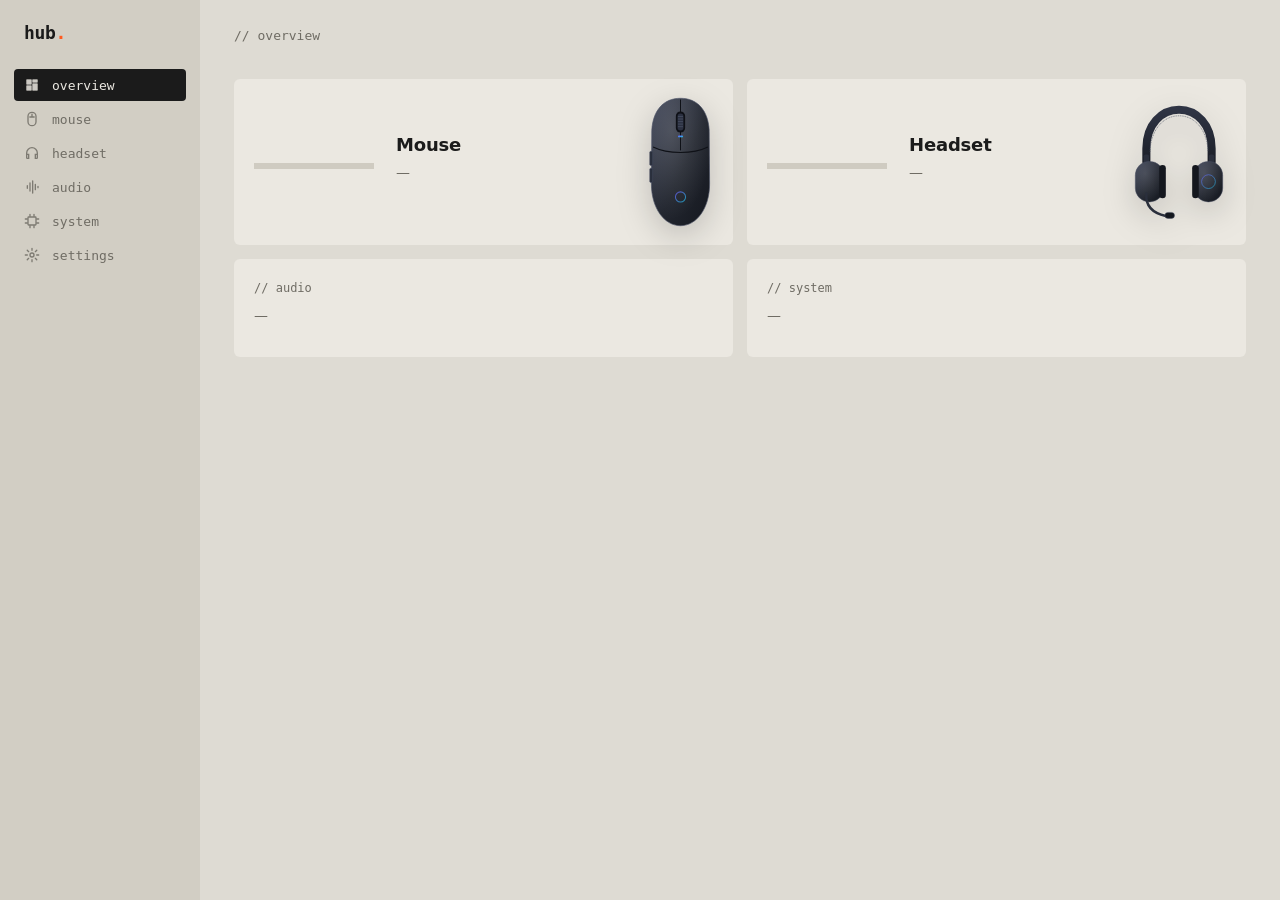
==== commit f87d0b60: "System page: specs, live readings, 7-day crash log and USB device activity Co-Authored-By: Claude Op" ====
--- a/src/Hub.App/wwwroot/index.html
+++ b/src/Hub.App/wwwroot/index.html
@@ -14,6 +14,7 @@
       <button data-page="mouse"><svg viewBox="0 0 24 24"><path d="M12 2a6 6 0 0 0-6 6v8a6 6 0 0 0 12 0V8a6 6 0 0 0-6-6zm0 2v5M8 9h8" fill="none" stroke-width="2"/></svg>Mouse</button>
       <button data-page="headset"><svg viewBox="0 0 24 24"><path d="M4 14v-2a8 8 0 0 1 16 0v2M4 14h3v6H5a1 1 0 0 1-1-1zM20 14h-3v6h2a1 1 0 0 0 1-1z" fill="none" stroke-width="2"/></svg>Headset</button>
       <button data-page="audio"><svg viewBox="0 0 24 24"><path d="M5 10v4M9 6v12M13 3v18M17 8v8M21 11v2" fill="none" stroke-width="2" stroke-linecap="round"/></svg>Audio</button>
+      <button data-page="system"><svg viewBox="0 0 24 24"><rect x="6" y="6" width="12" height="12" rx="1" fill="none" stroke-width="2"/><path d="M9 2v3M15 2v3M9 19v3M15 19v3M2 9h3M2 15h3M19 9h3M19 15h3" fill="none" stroke-width="2" stroke-linecap="round"/></svg>System</button>
       <button data-page="settings"><svg viewBox="0 0 24 24"><circle cx="12" cy="12" r="3" fill="none" stroke-width="2"/><path d="M12 2v3M12 19v3M2 12h3M19 12h3M4.9 4.9l2.1 2.1M17 17l2.1 2.1M4.9 19.1 7 17M17 7l2.1-2.1" fill="none" stroke-width="2" stroke-linecap="round"/></svg>Settings</button>
     </nav>
     <div class="side-status" id="sideStatus"></div>
@@ -43,9 +44,15 @@
           </div>
         </div>
       </div>
-      <div class="card" id="ovAudio">
-        <div class="card-title">Audio</div>
-        <div id="ovAudioBody" class="muted">—</div>
+      <div class="grid-2">
+        <div class="card" id="ovAudio">
+          <div class="card-title">Audio</div>
+          <div id="ovAudioBody" class="muted">—</div>
+        </div>
+        <div class="card" id="ovSystem">
+          <div class="card-title">system</div>
+          <div id="ovSystemBody" class="muted">—</div>
+        </div>
       </div>
     </section>
 
@@ -236,6 +243,25 @@
           <div id="apps"></div>
         </div>
       </div>
+    </section>
+
+    <!-- SYSTEM -->
+    <section class="page" id="page-system">
+      <header class="page-head"><h1>System</h1></header>
+      <div class="live-strip" id="sysLive"></div>
+      <div class="card">
+        <div class="row between"><div class="card-title">stability · last 7 days</div><span class="muted mono" id="sysEventsSummary"></span></div>
+        <div id="sysEvents" class="muted">—</div>
+      </div>
+      <div class="card">
+        <div class="card-title">devices</div>
+        <div class="devices-grid">
+          <div><div class="settings-sub">connected now</div><div id="sysConnected" class="muted">—</div></div>
+          <div><div class="settings-sub">activity · last 7 days</div><div id="sysActivity" class="muted">—</div></div>
+        </div>
+      </div>
+      <div class="row between specs-head"><div class="card-title">specs</div><button class="btn small" id="copySpecs">copy specs</button></div>
+      <div class="specs" id="sysSpecs"><p class="muted">Reading…</p></div>
     </section>
 
     <!-- SETTINGS -->
--- a/src/Hub.App/wwwroot/app.css
+++ b/src/Hub.App/wwwroot/app.css
@@ -348,5 +348,40 @@
 .theme-edit input[type=color]::-webkit-color-swatch { border: 0; border-radius: 2px; }
 .theme-edit select { background: var(--panel-2); color: var(--text); border: 1px solid var(--line); border-radius: 3px; padding: 3px 6px; font: 12px var(--label-font); }
 .settings-sub { font: 12px var(--label-font); color: var(--muted); text-transform: lowercase; margin: 18px 0 6px; }
+/* ---------- system ---------- */
+.live-strip { display: grid; grid-template-columns: repeat(4, 1fr); gap: 14px; margin-bottom: 14px; }
+.live-strip .card { margin: 0; }
+.live-val { font-size: 34px; font-weight: 600; letter-spacing: -.03em; font-variant-numeric: tabular-nums; line-height: 1.1; }
+.live-val small { font: 400 13px var(--label-font); color: var(--muted); letter-spacing: 0; }
+.specs-head { margin: 22px 0 8px; }
+.specs-head .card-title { margin: 0; }
+.specs { display: grid; grid-template-columns: repeat(auto-fill, minmax(320px, 1fr)); gap: 14px; align-items: start; }
+.specs .card { margin: 0; }
+.spec-row { display: grid; grid-template-columns: 96px 1fr; gap: 12px; padding: 5px 0; border-top: 1px solid var(--line); font-size: 13px; }
+.spec-row:first-of-type { border-top: 0; }
+.spec-row span { color: var(--muted); font: 12px var(--label-font); padding-top: 1px; }
+.spec-row b { font-weight: 500; overflow-wrap: anywhere; user-select: text; }
+.ev-day + .ev-day { margin-top: 12px; }
+.ev-date { font: 12px var(--label-font); color: var(--muted); margin-bottom: 4px; }
+.ev-date::before { content: "— "; }
+.ev-row { display: grid; grid-template-columns: 52px 104px 1fr auto; gap: 12px; align-items: center; padding: 7px 0; border-top: 1px solid var(--line); color: var(--text); }
+.ev-time { font: 12.5px var(--label-font); font-variant-numeric: tabular-nums; }
+.ev-kind { font: 11.5px var(--label-font); justify-self: start; padding: 2px 7px; border-radius: 3px; border: 1px solid currentColor; }
+.ev-kind.gpu-reset, .ev-kind.unexpected-restart { color: var(--warn); }
+.ev-kind.hardware-error, .ev-kind.bluescreen { color: var(--bad); }
+.ev-text { display: flex; flex-direction: column; min-width: 0; }
+.ev-text b { font-weight: 500; }
+.ev-text small { color: var(--muted); font: 11.5px var(--label-font); }
+.devices-grid { display: grid; grid-template-columns: 1fr 1fr; gap: 28px; }
+.devices-grid .settings-sub { margin-top: 0; }
+.dev-row { display: grid; grid-template-columns: auto auto 1fr; gap: 10px; align-items: center; padding: 6px 0; border-top: 1px solid var(--line); color: var(--text); font-size: 13px; }
+#sysConnected .dev-row { grid-template-columns: 90px 1fr; }
+.dev-row:first-child { border-top: 0; }
+.dev-kind { font: 11.5px var(--label-font); color: var(--muted); }
+.dev-action { font: 11.5px var(--label-font); }
+.dev-action.connected { color: var(--good); }
+.dev-action.disconnected { color: var(--muted); }
+.dev-action.reconnected { color: var(--warn); }
+@media (max-width: 1100px) { .live-strip { grid-template-columns: repeat(2, 1fr); } .devices-grid { grid-template-columns: 1fr; } }
 [hidden] { display: none !important; }
 .about { margin-top: 14px; }
